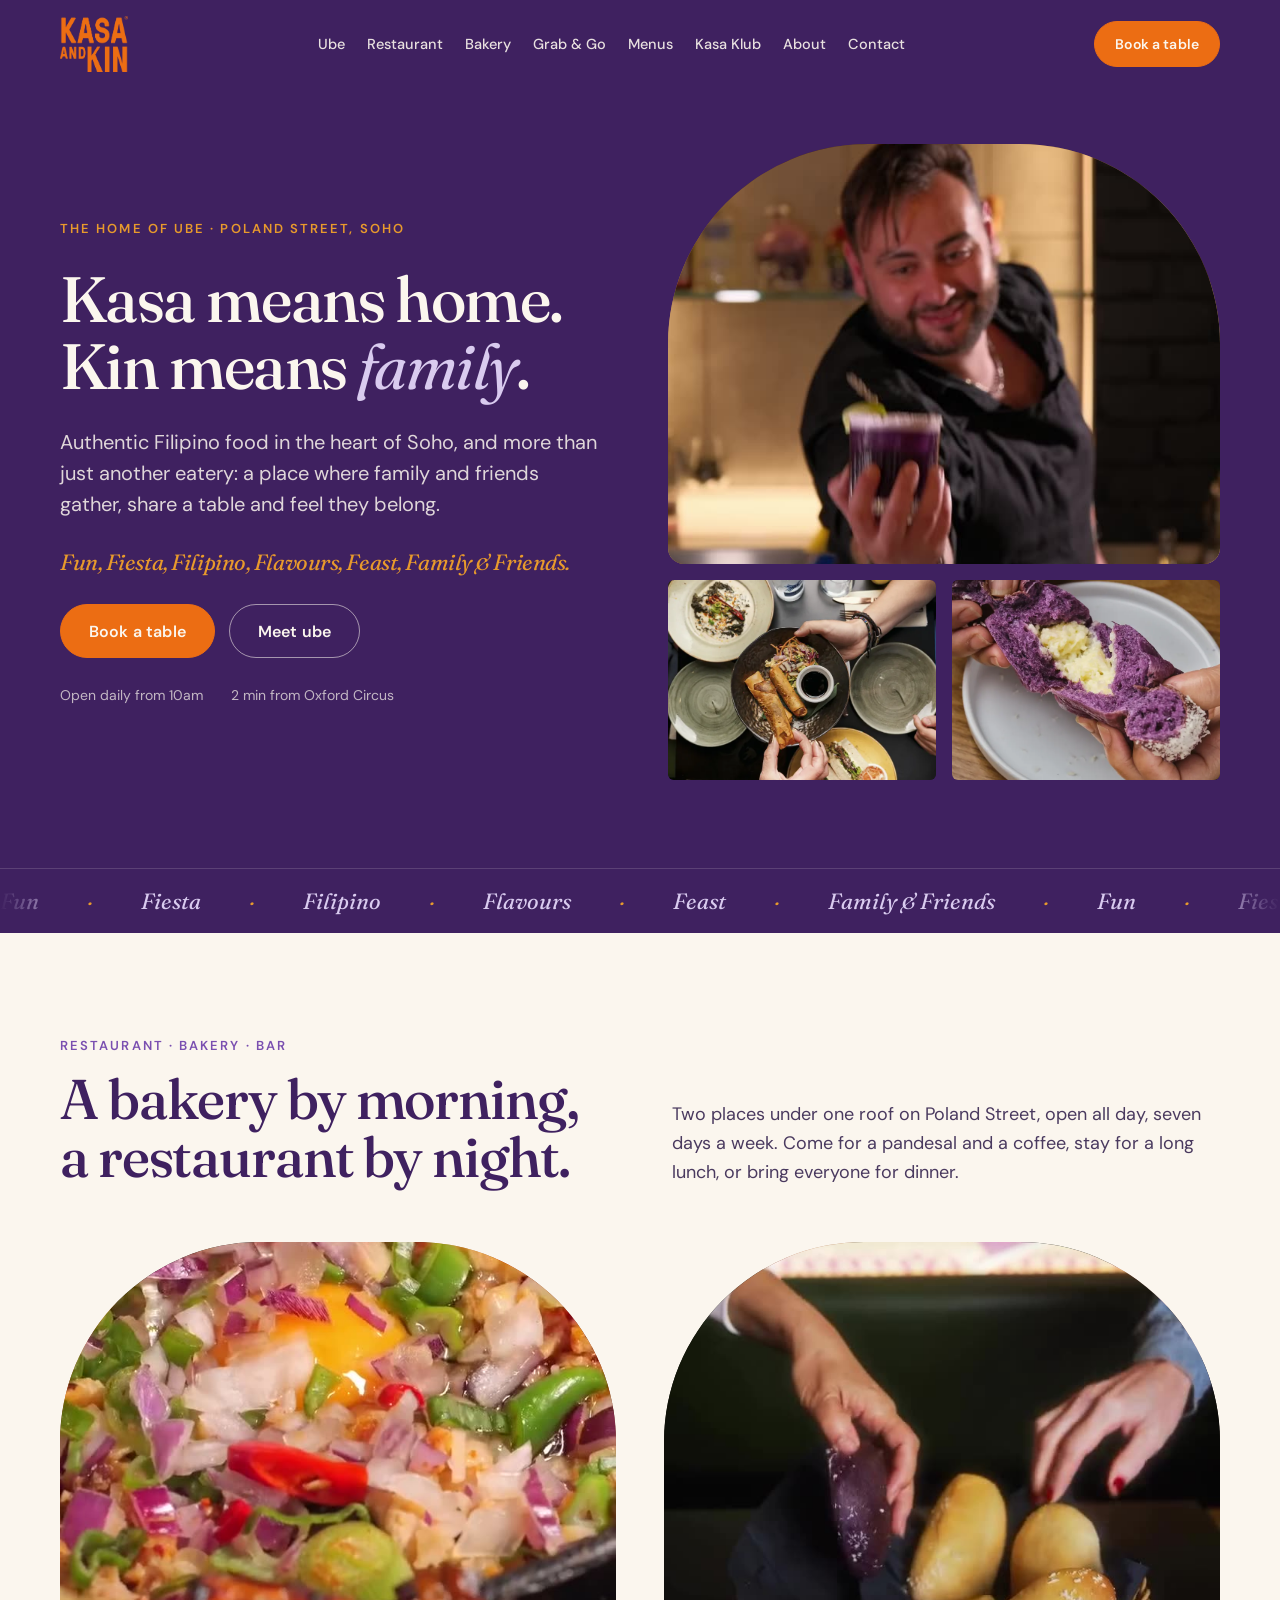
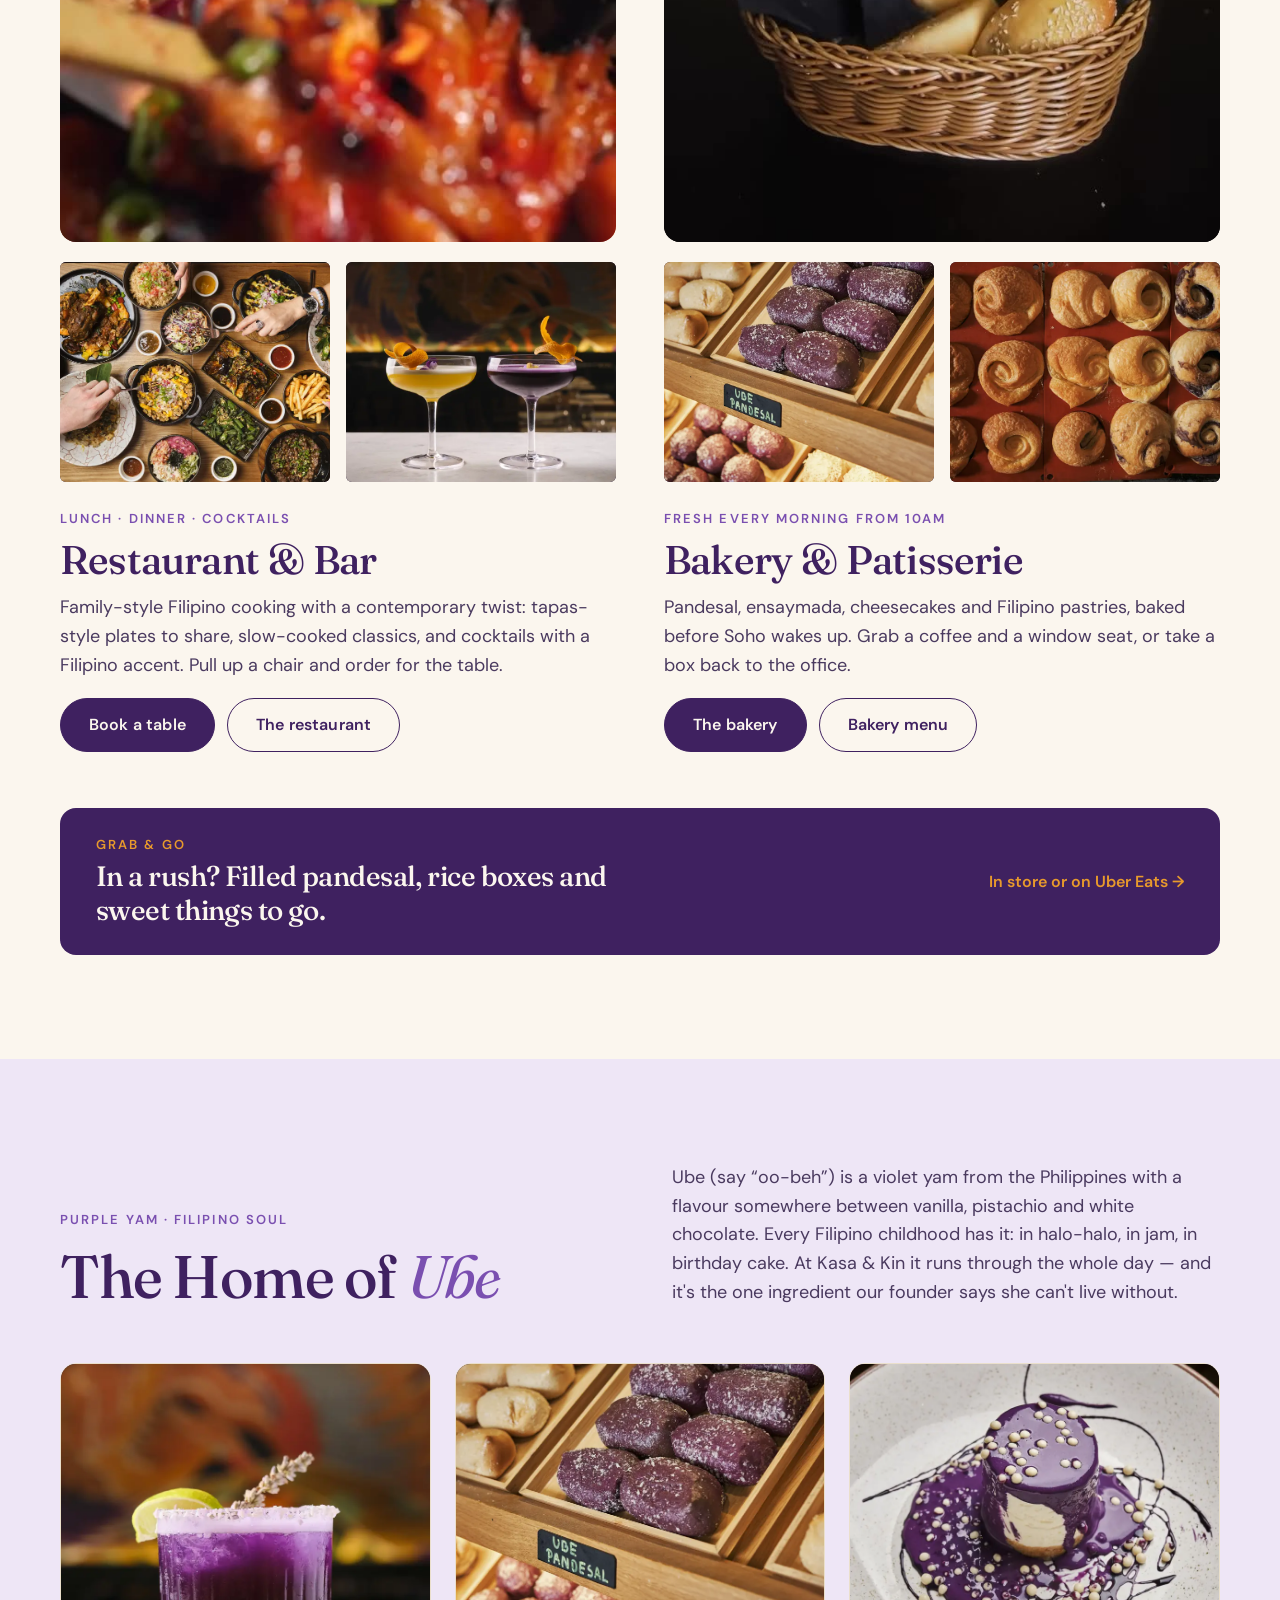
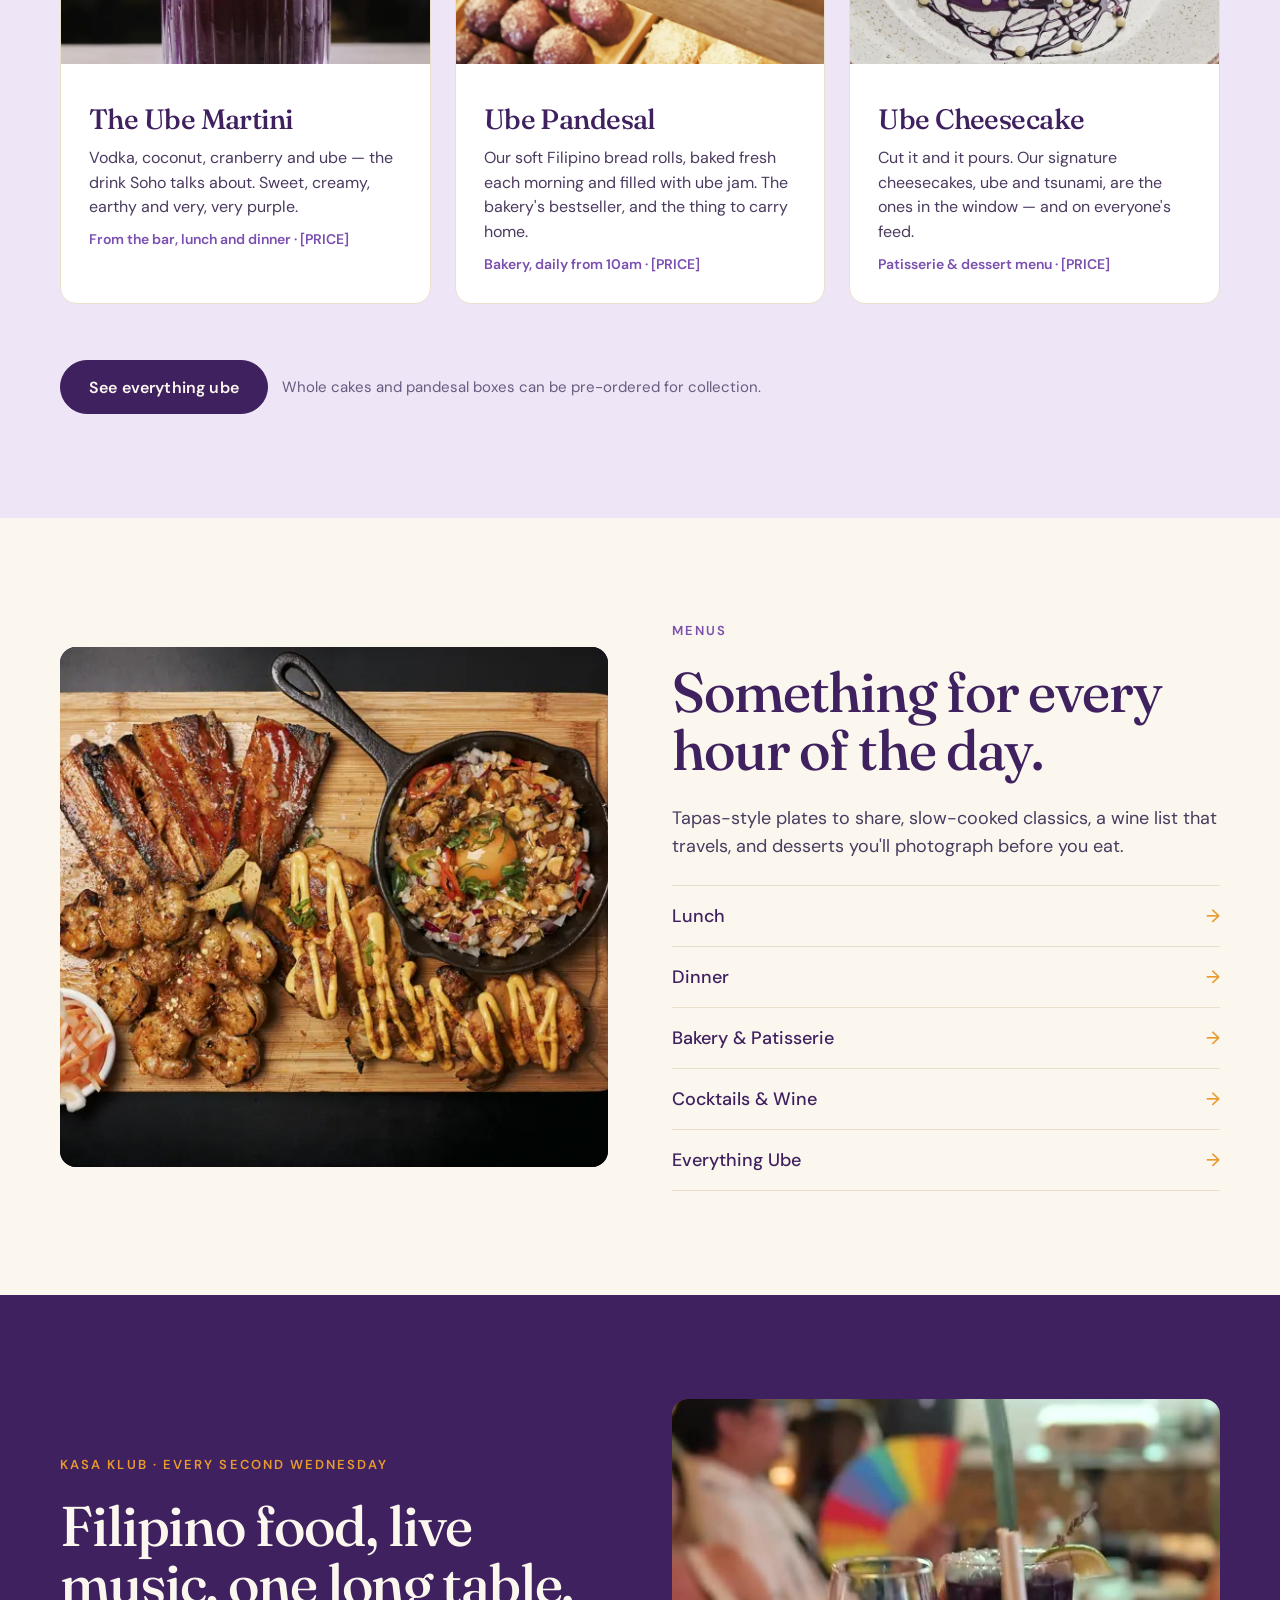
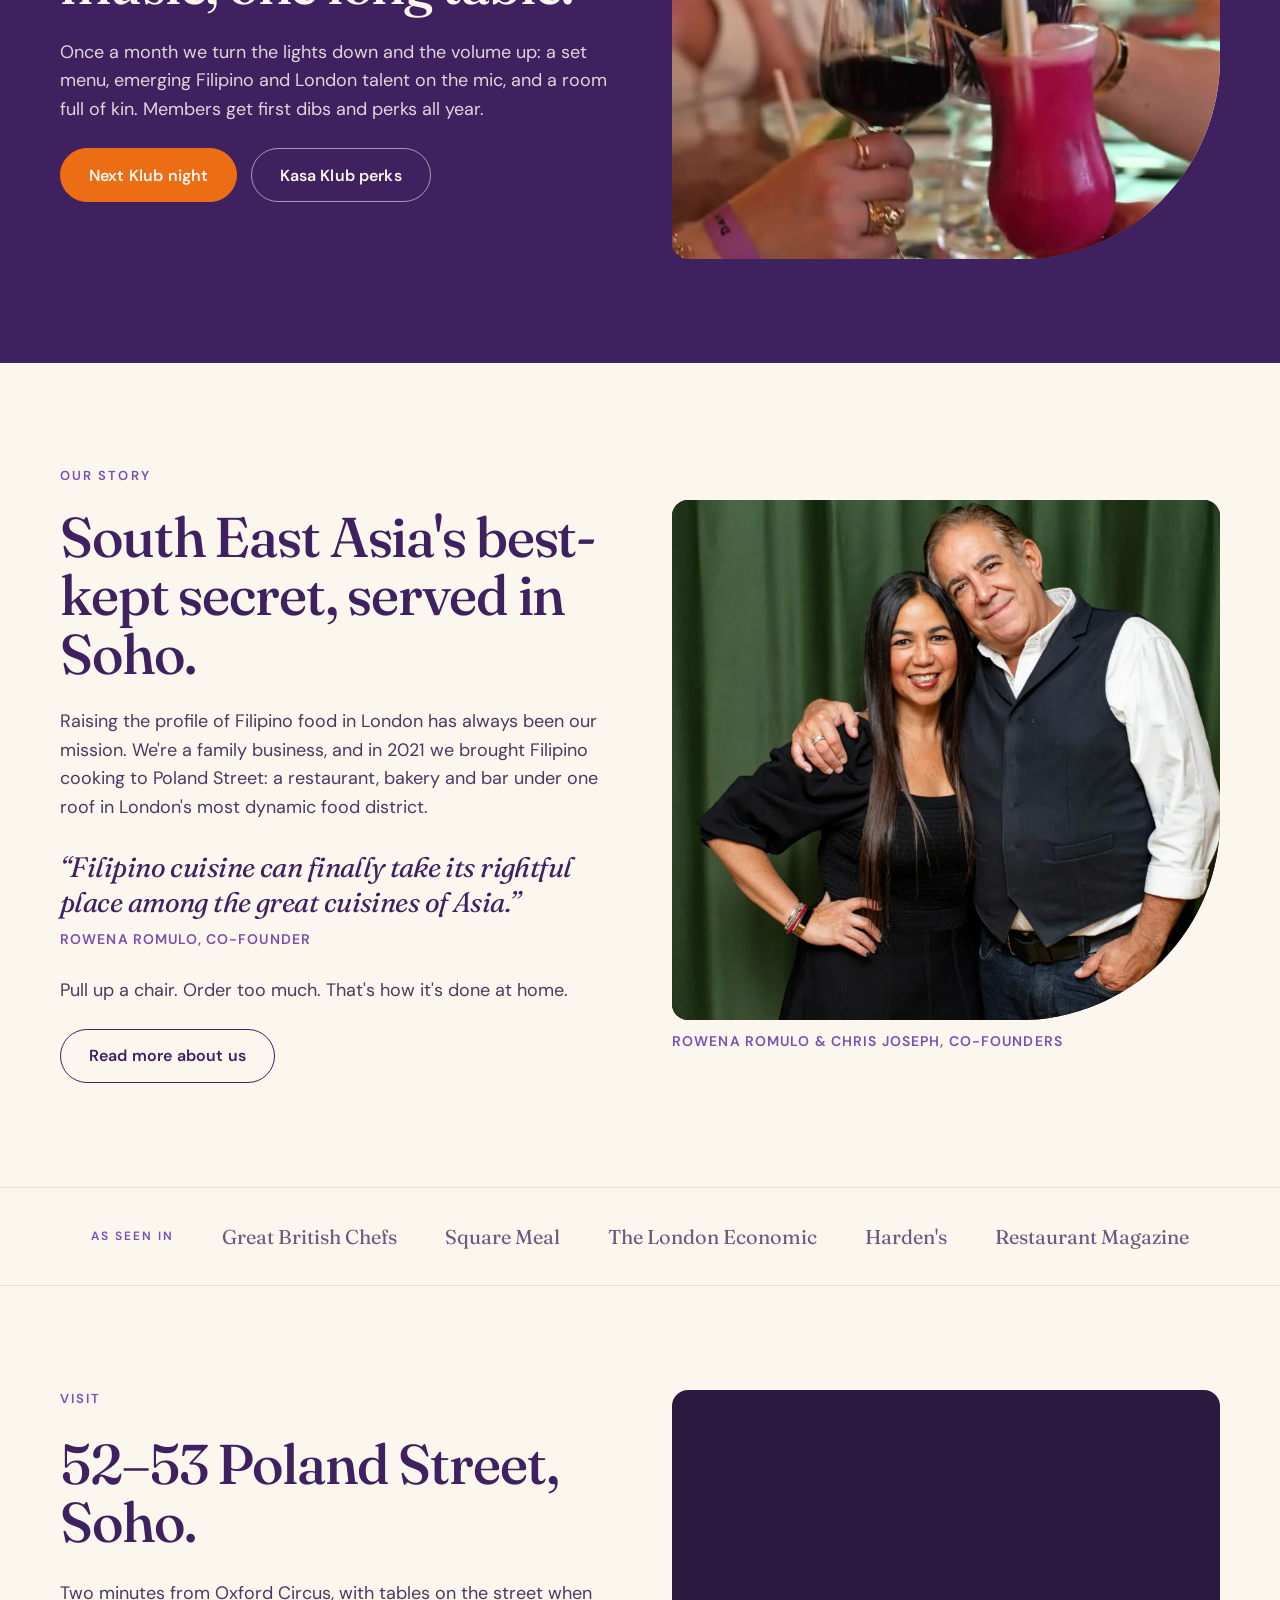
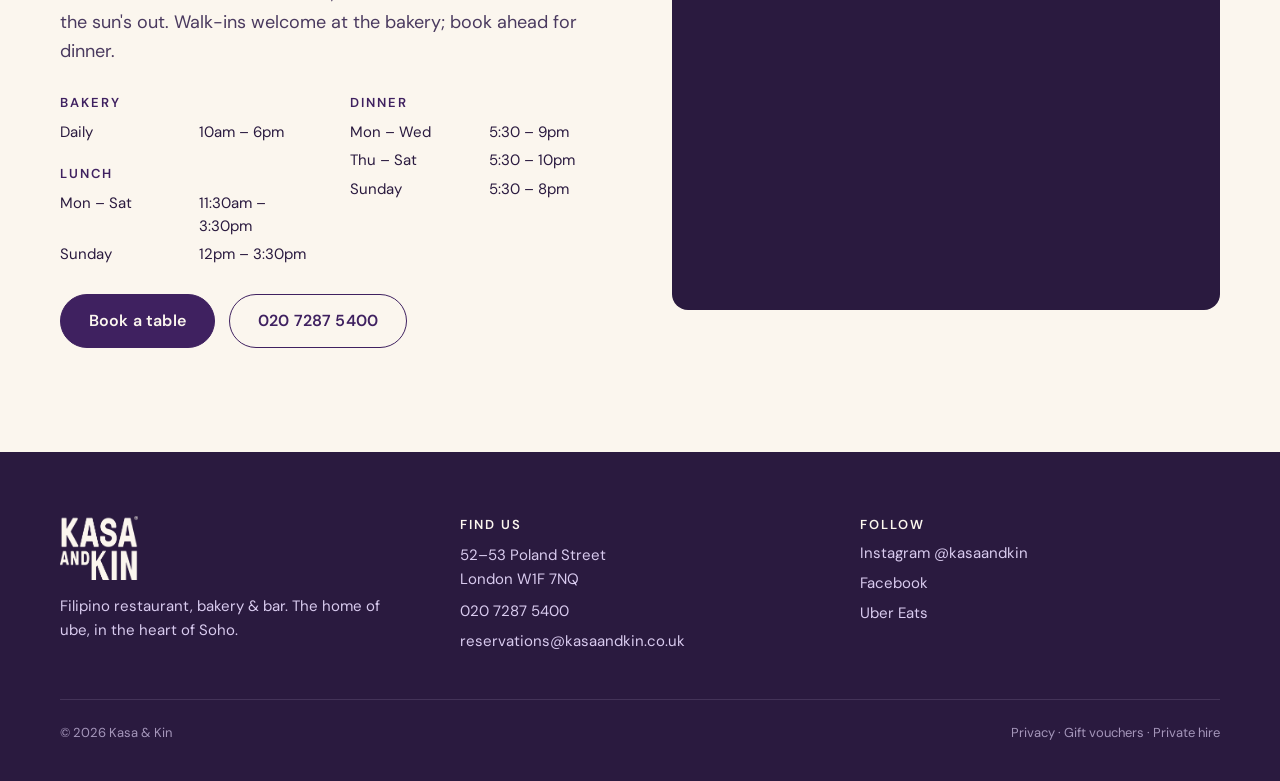
==== index.html @ 4e94ad8c "Bakery video: taller frame, anchored to bottom so the basket shot isn't cropped Co-Authored-By: Clau" ====
<!doctype html>
<html lang="en">
<head>
<meta charset="utf-8">
<meta name="viewport" content="width=device-width, initial-scale=1">
<title>Kasa & Kin | Filipino Restaurant, Bakery & Bar in Soho — The Home of Ube</title>
<meta name="description" content="Filipino restaurant, bakery and bar on Poland Street, Soho. Home of the Ube Martini, ube pandesal and ube cheesecake. Book a table or order to go.">
<link rel="canonical" href="https://kasaandkin.co.uk/">
<meta property="og:title" content="Kasa & Kin | Filipino Restaurant, Bakery & Bar in Soho — The Home of Ube">
<meta property="og:description" content="Filipino restaurant, bakery and bar on Poland Street, Soho. Home of the Ube Martini, ube pandesal and ube cheesecake. Book a table or order to go.">
<meta property="og:type" content="website">
<meta property="og:url" content="https://kasaandkin.co.uk/">
<meta property="og:image" content="https://kasaandkin.co.uk/images/og-ube.jpg">
<meta name="theme-color" content="#3F2160">
<link rel="icon" href="images/favicon.png"><link rel="apple-touch-icon" href="images/favicon.png">
<link rel="preconnect" href="https://fonts.googleapis.com">
<link rel="preconnect" href="https://fonts.gstatic.com" crossorigin>
<link href="https://fonts.googleapis.com/css2?family=Fraunces:ital,opsz,wght@0,9..144,300..900;1,9..144,300..900&family=DM+Sans:wght@400;500;600;700&display=swap" rel="stylesheet">
<link rel="stylesheet" href="css/style.css">
<script type="application/ld+json">
{"@context":"https://schema.org","@type":"Restaurant","name":"Kasa & Kin","servesCuisine":"Filipino","url":"https://kasaandkin.co.uk/","telephone":"+442072875400","email":"reservations@kasaandkin.co.uk",
"address":{"@type":"PostalAddress","streetAddress":"52-53 Poland Street","addressLocality":"London","postalCode":"W1F 7NQ","addressCountry":"GB"},
"sameAs":["https://instagram.com/kasaandkin"],"priceRange":"££",
"openingHoursSpecification":[
{"@type":"OpeningHoursSpecification","dayOfWeek":["Monday","Tuesday","Wednesday","Thursday","Friday","Saturday","Sunday"],"opens":"10:00","closes":"18:00","description":"Bakery"},
{"@type":"OpeningHoursSpecification","dayOfWeek":["Monday","Tuesday","Wednesday","Thursday","Friday","Saturday"],"opens":"11:30","closes":"15:30","description":"Lunch"},
{"@type":"OpeningHoursSpecification","dayOfWeek":"Sunday","opens":"12:00","closes":"15:30","description":"Lunch"},
{"@type":"OpeningHoursSpecification","dayOfWeek":["Monday","Tuesday","Wednesday"],"opens":"17:30","closes":"21:00","description":"Dinner"},
{"@type":"OpeningHoursSpecification","dayOfWeek":["Thursday","Friday","Saturday"],"opens":"17:30","closes":"22:00","description":"Dinner"},
{"@type":"OpeningHoursSpecification","dayOfWeek":"Sunday","opens":"17:30","closes":"20:00","description":"Dinner"}]}
</script>
</head>
<body>
<div class="site" style="display:flex;flex-direction:column;background:#FBF6EE">

<!-- ===== HEADER + HERO (ube ground) ===== -->
<header class="site-header" style="background:#3F2160;color:#FBF6EE;box-sizing:border-box;position:relative">
<div class="hero-bg" aria-hidden="true"><div class="ph-media" style="position:absolute;inset:0;background-image:url(video/kk-v07.jpg);background-size:cover;background-position:center"><video autoplay muted loop playsinline webkit-playsinline disablepictureinpicture preload="auto" poster="video/kk-v07.jpg"><source src="video/kk-hero.mp4" type="video/mp4"></video></div></div>
  <div class="topbar-shell"><div class="wrap topbar" style="display:flex;align-items:center;justify-content:space-between;gap:24px;padding-top:18px;padding-bottom:18px">
    <a href="index.html" class="logo" aria-label="Kasa and Kin home" style="display:flex;align-items:center;flex-shrink:0"><img src="images/logo.png" alt="Kasa and Kin" style="height:56px;width:auto;display:block"></a>
    <button class="nav-toggle" type="button" aria-expanded="false" aria-controls="site-nav" aria-label="Open menu"><span class="burger" aria-hidden="true"><span></span><span></span><span></span></span><span class="nav-toggle-label">Menu</span></button><nav id="site-nav" class="nav" aria-label="Main"><a href="ube.html">Ube</a><a href="restaurant.html">Restaurant</a><a href="bakery.html">Bakery</a><a href="grab-and-go.html">Grab &amp; Go</a><a href="menus.html">Menus</a><a href="kasa-klub.html">Kasa Klub</a><a href="about.html">About</a><a href="contact.html">Contact</a><a href="https://tables.toasttab.com/restaurants/767cba43-fa35-4088-9961-1121550fa5e2/reserve?partySize=2" target="_blank" rel="noopener" class="btn btn-gold nav-book">Book a table</a></nav>
    <a href="https://tables.toasttab.com/restaurants/767cba43-fa35-4088-9961-1121550fa5e2/reserve?partySize=2" target="_blank" rel="noopener" class="btn btn-gold book-top" style="min-height:44px;padding:0 20px;font-size:14px;white-space:nowrap;flex-shrink:0">Book<span class="bt-long">&nbsp;a table</span></a>
  </div></div>

  <div id="top" class="wrap cols2 hero-grid" style="display:grid;grid-template-columns:repeat(2, minmax(0, 1fr));gap:56px;align-items:center;padding-top:56px;padding-bottom:88px" >
    <div style="display:flex;flex-direction:column;gap:28px">
      <p class="eyebrow" style="margin:0;color:#E89A2C">The home of ube · Poland Street, Soho</p>
      <h1 class="h-display hero-h" style="font-size:64px;line-height:1.05;color:#FBF6EE;letter-spacing:-0.025em">Kasa means home.<br>Kin means <em style="font-style:italic;font-weight:400;color:#D9CBEF">family</em>.</h1>
      <p style="margin:0;font-size:20px;line-height:1.55;max-width:540px;color:rgba(251,246,238,0.85)">Authentic Filipino food in the heart of Soho, and more than just another eatery: a place where family and friends gather, share a table and feel they belong.</p>
      <p class="h-display" style="margin:0;font-size:22px;font-style:italic;font-weight:400;color:#E89A2C">Fun, Fiesta, Filipino, Flavours, Feast, Family &amp; Friends.</p>
      <div style="display:flex;gap:14px;flex-wrap:wrap">
        <a href="https://tables.toasttab.com/restaurants/767cba43-fa35-4088-9961-1121550fa5e2/reserve?partySize=2" target="_blank" rel="noopener" class="btn btn-gold">Book a table</a>
        <a href="#ube" class="btn btn-ghost">Meet ube</a>
      </div>
      <div style="display:flex;gap:28px;flex-wrap:wrap;font-size:14px;color:rgba(251,246,238,0.7)">
        <span>Open daily from 10am</span>
        <span>2 min from Oxford Circus</span>
      </div>
    </div>
    <div class="hero-media" style="display:grid;grid-template-columns:repeat(2, minmax(0, 1fr));gap:16px">
      <div class="ph ph-media" style="height:420px;grid-column:span 2;border-radius:200px 200px 16px 16px;background-image:url(video/kk-v07.jpg)"><video autoplay muted loop playsinline webkit-playsinline disablepictureinpicture preload="auto" poster="video/kk-v07.jpg" aria-label="The Kasa and Kin team, then a montage of dishes from the kitchen and bakery"><source src="video/kk-hero.mp4" type="video/mp4"></video></div>
      <div class="ph ph-media" style="height:200px"><picture><source type="image/webp" srcset="images/kk-13-800.webp 800w, images/kk-13-1600.webp 1600w" sizes="(max-width:860px) 100vw, 50vw"><img src="images/kk-13-1600.jpg" alt="Friends reaching for lumpia at a shared table" loading="lazy" decoding="async" style="object-position:center"></picture></div>
      <div class="ph ph-media" style="height:200px"><picture><source type="image/webp" srcset="images/kk-00-800.webp 800w, images/kk-00-1600.webp 1600w" sizes="(max-width:860px) 100vw, 50vw"><img src="images/kk-00-1600.jpg" alt="Ube pandesal torn open to show the filling" loading="lazy" decoding="async" style="object-position:center"></picture></div>
    </div>
  </div>

  <div style="border-top:1px solid rgba(251,246,238,0.15);padding:18px 0;color:#D9CBEF">
    <div class="marquee" aria-label="Fun, Fiesta, Filipino, Flavours, Feast, Family and Friends"><div class="marquee-track" aria-hidden="true"><div class="marquee-group"><span>Fun</span><span class="dot">·</span><span>Fiesta</span><span class="dot">·</span><span>Filipino</span><span class="dot">·</span><span>Flavours</span><span class="dot">·</span><span>Feast</span><span class="dot">·</span><span>Family &amp; Friends</span><span class="dot">·</span><span>Fun</span><span class="dot">·</span><span>Fiesta</span><span class="dot">·</span><span>Filipino</span><span class="dot">·</span><span>Flavours</span><span class="dot">·</span><span>Feast</span><span class="dot">·</span><span>Family &amp; Friends</span><span class="dot">·</span></div><div class="marquee-group"><span>Fun</span><span class="dot">·</span><span>Fiesta</span><span class="dot">·</span><span>Filipino</span><span class="dot">·</span><span>Flavours</span><span class="dot">·</span><span>Feast</span><span class="dot">·</span><span>Family &amp; Friends</span><span class="dot">·</span><span>Fun</span><span class="dot">·</span><span>Fiesta</span><span class="dot">·</span><span>Filipino</span><span class="dot">·</span><span>Flavours</span><span class="dot">·</span><span>Feast</span><span class="dot">·</span><span>Family &amp; Friends</span><span class="dot">·</span></div></div></div>
  </div>
</header>

<!-- ===== RESTAURANT & BAKERY ===== -->
<section id="allday" style="background:#FBF6EE;padding:104px 0">
  <div class="wrap" style="display:flex;flex-direction:column;gap:56px">
    <div class="cols2" style="display:grid;grid-template-columns:repeat(2, minmax(0, 1fr));gap:64px;align-items:end">
      <div style="display:flex;flex-direction:column;gap:16px">
        <p class="eyebrow" style="margin:0;color:#7A4FB0">Restaurant · Bakery · Bar</p>
        <h2 class="h-display sec-h" style="font-size:56px;line-height:1.04;color:#3F2160">A bakery by morning, a restaurant by night.</h2>
      </div>
      <p class="body">Two places under one roof on Poland Street, open all day, seven days a week. Come for a pandesal and a coffee, stay for a long lunch, or bring everyone for dinner.</p>
    </div>
    <div class="cols2" style="display:grid;grid-template-columns:repeat(2, minmax(0, 1fr));gap:48px;align-items:start">
    <article style="display:flex;flex-direction:column;gap:20px">
      <div class="ph ph-media" style="height:600px;border-radius:200px 200px 16px 16px;background-image:url(video/kk-v02.jpg)"><video autoplay muted loop playsinline webkit-playsinline disablepictureinpicture preload="auto" poster="video/kk-v02.jpg" aria-label="Skewers on the grill and dishes from the kitchen"><source src="video/kk-v02.mp4" type="video/mp4"></video></div>
      <div style="display:grid;grid-template-columns:repeat(2, minmax(0, 1fr));gap:16px"><div class="ph ph-media" style="height:220px"><picture><source type="image/webp" srcset="images/kk-16-800.webp 800w, images/kk-16-1600.webp 1600w" sizes="(max-width:860px) 100vw, 50vw"><img src="images/kk-16-1600.jpg" alt="A full Filipino feast laid out on the table" loading="lazy" decoding="async" style="object-position:center"></picture></div><div class="ph ph-media" style="height:220px"><picture><source type="image/webp" srcset="images/kk-28-800.webp 800w, images/kk-28-1600.webp 1600w" sizes="(max-width:860px) 100vw, 50vw"><img src="images/kk-28-1600.jpg" alt="Two cocktails, one golden and one ube purple" loading="lazy" decoding="async" style="object-position:center"></picture></div></div>
      <div style="display:flex;flex-direction:column;gap:12px;padding-top:8px">
        <p class="eyebrow" style="margin:0;color:#7A4FB0">Lunch · dinner · cocktails</p>
        <h3 class="h-display" style="font-size:40px;line-height:1.05;color:#3F2160">Restaurant &amp; Bar</h3>
        <p class="body">Family-style Filipino cooking with a contemporary twist: tapas-style plates to share, slow-cooked classics, and cocktails with a Filipino accent. Pull up a chair and order for the table.</p>
        <div style="display:flex;gap:12px;flex-wrap:wrap;margin-top:6px"><a href="https://tables.toasttab.com/restaurants/767cba43-fa35-4088-9961-1121550fa5e2/reserve?partySize=2" target="_blank" rel="noopener" class="btn btn-ube">Book a table</a><a href="restaurant.html" class="btn btn-outline">The restaurant</a></div>
      </div>
    </article>
    <article style="display:flex;flex-direction:column;gap:20px">
      <div class="ph ph-media" style="height:600px;border-radius:200px 200px 16px 16px;background-image:url(video/kk-v13.jpg);background-position:center bottom"><video style="object-position:center bottom" autoplay muted loop playsinline webkit-playsinline disablepictureinpicture preload="auto" poster="video/kk-v13.jpg" aria-label="Ube pandesal being made in the bakery"><source src="video/kk-v13.mp4" type="video/mp4"></video></div>
      <div style="display:grid;grid-template-columns:repeat(2, minmax(0, 1fr));gap:16px"><div class="ph ph-media" style="height:220px"><picture><source type="image/webp" srcset="images/kk-29-800.webp 800w, images/kk-29-1600.webp 1600w" sizes="(max-width:860px) 100vw, 50vw"><img src="images/kk-29-1600.jpg" alt="Ube pandesal on the bakery counter" loading="lazy" decoding="async" style="object-position:center"></picture></div><div class="ph ph-media" style="height:220px"><picture><source type="image/webp" srcset="images/kk-31-800.webp 800w, images/kk-31-1600.webp 1600w" sizes="(max-width:860px) 100vw, 50vw"><img src="images/kk-31-1600.jpg" alt="Trays of ensaymada and pastries" loading="lazy" decoding="async" style="object-position:center"></picture></div></div>
      <div style="display:flex;flex-direction:column;gap:12px;padding-top:8px">
        <p class="eyebrow" style="margin:0;color:#7A4FB0">Fresh every morning from 10am</p>
        <h3 class="h-display" style="font-size:40px;line-height:1.05;color:#3F2160">Bakery &amp; Patisserie</h3>
        <p class="body">Pandesal, ensaymada, cheesecakes and Filipino pastries, baked before Soho wakes up. Grab a coffee and a window seat, or take a box back to the office.</p>
        <div style="display:flex;gap:12px;flex-wrap:wrap;margin-top:6px"><a href="bakery.html" class="btn btn-ube">The bakery</a><a href="menus.html#bakery" class="btn btn-outline">Bakery menu</a></div>
      </div>
    </article>
    </div>
    <a href="grab-and-go.html" class="cols2" style="display:grid;grid-template-columns:repeat(2, minmax(0, 1fr));gap:24px;align-items:center;background:#3F2160;color:#FBF6EE;border-radius:16px;padding:28px 36px">
      <span style="display:flex;flex-direction:column;gap:6px"><span class="eyebrow" style="color:#E89A2C">Grab &amp; Go</span><span class="h-display" style="font-size:28px;color:#FBF6EE">In a rush? Filled pandesal, rice boxes and sweet things to go.</span></span>
      <span style="justify-self:end;font-weight:600;font-size:16px;color:#E89A2C">In store or on Uber Eats →</span>
    </a>
  </div>
</section>

<!-- ===== UBE SECTION ===== -->
<section id="ube" style="background:#EEE6F6"><div class="wrap" style="padding-top:104px;padding-bottom:104px;display:flex;flex-direction:column;gap:56px">
  <div class="cols2" style="display:grid;grid-template-columns:repeat(2, minmax(0, 1fr));gap:64px;align-items:end">
    <div style="display:flex;flex-direction:column;gap:18px">
      <p class="eyebrow" style="margin:0;color:#7A4FB0">Purple yam · Filipino soul</p>
      <h2 class="h-display sec-h" style="font-size:60px;line-height:1.02;color:#3F2160">The Home of <em style="font-style:italic;font-weight:400;color:#7A4FB0">Ube</em></h2>
    </div>
    <p style="margin:0;font-size:18px;line-height:1.6;color:#4A3A5F">Ube (say “oo-beh”) is a violet yam from the Philippines with a flavour somewhere between vanilla, pistachio and white chocolate. Every Filipino childhood has it: in halo-halo, in jam, in birthday cake. At Kasa &amp; Kin it runs through the whole day — and it's the one ingredient our founder says she can't live without.</p>
  </div>

  <div class="cols3" style="display:grid;grid-template-columns:repeat(3, minmax(0, 1fr));gap:24px">
    <article class="card" style="padding:0;overflow:hidden">
      <div class="ph ph-media" style="height:300px;border-radius:0"><picture><source type="image/webp" srcset="images/kk-26-800.webp 800w, images/kk-26-1600.webp 1600w" sizes="(max-width:860px) 100vw, 50vw"><img src="images/kk-26-1600.jpg" alt="Violet cocktail with lime" loading="lazy" decoding="async" style="object-position:center"></picture></div>
      <div style="padding:24px 28px 30px;display:flex;flex-direction:column;gap:10px">
        <h3 class="h-display" style="font-size:28px;color:#3F2160">The Ube Martini</h3>
        <p style="margin:0;font-size:16px;line-height:1.55;color:#4A3A5F">Vodka, coconut, cranberry and ube — the drink Soho talks about. Sweet, creamy, earthy and very, very purple.</p>
        <span style="font-size:14px;font-weight:600;color:#7A4FB0">From the bar, lunch and dinner · [PRICE]</span>
      </div>
    </article>
    <article class="card" style="padding:0;overflow:hidden">
      <div class="ph ph-media" style="height:300px;border-radius:0"><picture><source type="image/webp" srcset="images/kk-29-800.webp 800w, images/kk-29-1600.webp 1600w" sizes="(max-width:860px) 100vw, 50vw"><img src="images/kk-29-1600.jpg" alt="Ube pandesal on the bakery counter" loading="lazy" decoding="async" style="object-position:center"></picture></div>
      <div style="padding:24px 28px 30px;display:flex;flex-direction:column;gap:10px">
        <h3 class="h-display" style="font-size:28px;color:#3F2160">Ube Pandesal</h3>
        <p style="margin:0;font-size:16px;line-height:1.55;color:#4A3A5F">Our soft Filipino bread rolls, baked fresh each morning and filled with ube jam. The bakery's bestseller, and the thing to carry home.</p>
        <span style="font-size:14px;font-weight:600;color:#7A4FB0">Bakery, daily from 10am · [PRICE]</span>
      </div>
    </article>
    <article class="card" style="padding:0;overflow:hidden">
      <div class="ph ph-media" style="height:300px;border-radius:0"><picture><source type="image/webp" srcset="images/kk-01-800.webp 800w, images/kk-01-1600.webp 1600w" sizes="(max-width:860px) 100vw, 50vw"><img src="images/kk-01-1600.jpg" alt="Ube cheesecake on a speckled plate" loading="lazy" decoding="async" style="object-position:center"></picture></div>
      <div style="padding:24px 28px 30px;display:flex;flex-direction:column;gap:10px">
        <h3 class="h-display" style="font-size:28px;color:#3F2160">Ube Cheesecake</h3>
        <p style="margin:0;font-size:16px;line-height:1.55;color:#4A3A5F">Cut it and it pours. Our signature cheesecakes, ube and tsunami, are the ones in the window — and on everyone's feed.</p>
        <span style="font-size:14px;font-weight:600;color:#7A4FB0">Patisserie &amp; dessert menu · [PRICE]</span>
      </div>
    </article>
  </div>

  <div style="display:flex;gap:14px;flex-wrap:wrap;align-items:center">
    <a href="ube.html" class="btn btn-ube">See everything ube</a>
    <span style="font-size:15px;color:#6A5A7F">Whole cakes and pandesal boxes can be pre-ordered for collection.</span>
  </div>
</div></section>

<!-- ===== MENUS ===== -->
<section id="menus-home" class="wrap" style="padding-top:104px;padding-bottom:104px">
  <div class="cols2" style="display:grid;grid-template-columns:repeat(2, minmax(0, 1fr));gap:64px;align-items:center">
    <div class="ph ph-media" style="height:520px;border-radius:16px"><picture><source type="image/webp" srcset="images/kk-07-800.webp 800w, images/kk-07-1600.webp 1600w" sizes="(max-width:860px) 100vw, 50vw"><img src="images/kk-07-1600.jpg" alt="Sharing board of pork belly, chicken and sisig" loading="lazy" decoding="async" style="object-position:center"></picture></div>
    <div style="display:flex;flex-direction:column;gap:24px">
      <p class="eyebrow" style="margin:0;color:#7A4FB0">Menus</p>
      <h2 class="h-display sec-h" style="font-size:56px;line-height:1.04;color:#3F2160">Something for every hour of the day.</h2>
      <p style="margin:0;font-size:18px;line-height:1.6;color:#4A3A5F">Tapas-style plates to share, slow-cooked classics, a wine list that travels, and desserts you'll photograph before you eat.</p>
      <div style="display:flex;flex-direction:column;border-top:1px solid #EADFCB">
        <a href="menus.html" style="display:flex;justify-content:space-between;align-items:center;padding:18px 0;border-bottom:1px solid #EADFCB;font-size:18px;font-weight:500"><span>Lunch</span><span style="color:#E89A2C">→</span></a>
        <a href="menus.html" style="display:flex;justify-content:space-between;align-items:center;padding:18px 0;border-bottom:1px solid #EADFCB;font-size:18px;font-weight:500"><span>Dinner</span><span style="color:#E89A2C">→</span></a>
        <a href="menus.html" style="display:flex;justify-content:space-between;align-items:center;padding:18px 0;border-bottom:1px solid #EADFCB;font-size:18px;font-weight:500"><span>Bakery &amp; Patisserie</span><span style="color:#E89A2C">→</span></a>
        <a href="menus.html" style="display:flex;justify-content:space-between;align-items:center;padding:18px 0;border-bottom:1px solid #EADFCB;font-size:18px;font-weight:500"><span>Cocktails &amp; Wine</span><span style="color:#E89A2C">→</span></a>
        <a href="menus.html" style="display:flex;justify-content:space-between;align-items:center;padding:18px 0;border-bottom:1px solid #EADFCB;font-size:18px;font-weight:500"><span>Everything Ube</span><span style="color:#E89A2C">→</span></a>
      </div>
    </div>
  </div>
</section>

<!-- ===== KASA KLUB ===== -->
<section id="klub" style="background:#3F2160;color:#FBF6EE;padding:104px 0">
  <div class="wrap cols2" style="display:grid;grid-template-columns:repeat(2, minmax(0, 1fr));gap:64px;align-items:center">
    <div style="display:flex;flex-direction:column;gap:24px">
      <p class="eyebrow" style="margin:0;color:#E89A2C">Kasa Klub · every second Wednesday</p>
      <h2 class="h-display sec-h" style="font-size:56px;line-height:1.04;color:#FBF6EE">Filipino food, live music, one long table.</h2>
      <p style="margin:0;font-size:18px;line-height:1.6;color:rgba(251,246,238,0.85)">Once a month we turn the lights down and the volume up: a set menu, emerging Filipino and London talent on the mic, and a room full of kin. Members get first dibs and perks all year.</p>
      <div style="display:flex;gap:14px;flex-wrap:wrap">
        <a href="kasa-klub.html" class="btn btn-gold">Next Klub night</a>
        <a href="kasa-klub.html" class="btn btn-ghost">Kasa Klub perks</a>
      </div>
    </div>
    <div class="ph ph-media" style="height:460px;border-radius:16px 16px 200px 16px;background-image:url(video/kk-v08.jpg)"><video autoplay muted loop playsinline webkit-playsinline disablepictureinpicture preload="auto" poster="video/kk-v08.jpg" aria-label="Dinner service and a full dining room"><source src="video/kk-v08.mp4" type="video/mp4"></video></div>
  </div>
</section>

<!-- ===== STORY ===== -->
<section id="story" class="wrap" style="padding-top:104px;padding-bottom:104px">
  <div class="cols2" style="display:grid;grid-template-columns:repeat(2, minmax(0, 1fr));gap:64px;align-items:center">
    <div style="display:flex;flex-direction:column;gap:24px">
      <p class="eyebrow" style="margin:0;color:#7A4FB0">Our story</p>
      <h2 class="h-display sec-h" style="font-size:56px;line-height:1.04;color:#3F2160">South East Asia&#39;s best-kept secret, served in Soho.</h2>
      <p style="margin:0;font-size:18px;line-height:1.6;color:#4A3A5F">Raising the profile of Filipino food in London has always been our mission. We&#39;re a family business, and in 2021 we brought Filipino cooking to Poland Street: a restaurant, bakery and bar under one roof in London&#39;s most dynamic food district.</p>
      <blockquote style="margin:4px 0;padding:0;border:0;display:flex;flex-direction:column;gap:10px"><p class="h-display" style="margin:0;font-size:28px;line-height:1.25;font-style:italic;font-weight:400;color:#3F2160">“Filipino cuisine can finally take its rightful place among the great cuisines of Asia.”</p><footer style="font-size:14px;font-weight:600;letter-spacing:0.08em;text-transform:uppercase;color:#7A4FB0">Rowena Romulo, co-founder</footer></blockquote>
      <p style="margin:0;font-size:18px;line-height:1.6;color:#4A3A5F">Pull up a chair. Order too much. That's how it's done at home.</p>
      <a href="about.html" class="btn btn-outline" style="align-self:flex-start">Read more about us</a>
    </div>
    <figure style="margin:0;display:flex;flex-direction:column;gap:12px"><div class="ph ph-media" style="height:520px;border-radius:16px 16px 200px 16px"><picture><source type="image/webp" srcset="images/kk-founders-900.webp"><img src="images/kk-founders-900.jpg" alt="Kasa and Kin co-founders Rowena Romulo and Chris Joseph" loading="lazy" decoding="async" style="object-position:center 20%"></picture></div><figcaption style="font-size:14px;font-weight:600;letter-spacing:0.08em;text-transform:uppercase;color:#7A4FB0">Rowena Romulo &amp; Chris Joseph, co-founders</figcaption></figure>
  </div>
</section>

<!-- ===== PRESS ===== -->
<section style="border-top:1px solid #EADFCB;border-bottom:1px solid #EADFCB;padding:36px 0">
  <div class="wrap" style="display:flex;flex-wrap:wrap;gap:20px 48px;align-items:center;justify-content:center;font-family:'Fraunces',Georgia,serif;font-size:20px;color:#6A5A7F">
    <span class="eyebrow" style="font-family:'DM Sans',sans-serif;font-size:12px;color:#7A4FB0">As seen in</span>
    <span>Great British Chefs</span><span>Square Meal</span><span>The London Economic</span><span>Harden's</span><span>Restaurant Magazine</span>
  </div>
</section>

<!-- ===== VISIT ===== -->
<section id="visit" class="wrap" style="padding-top:104px;padding-bottom:104px">
  <div class="cols2" style="display:grid;grid-template-columns:repeat(2, minmax(0, 1fr));gap:64px;align-items:start">
    <div style="display:flex;flex-direction:column;gap:28px">
      <p class="eyebrow" style="margin:0;color:#7A4FB0">Visit</p>
      <h2 class="h-display sec-h" style="font-size:56px;line-height:1.04;color:#3F2160">52–53 Poland Street, Soho.</h2>
      <p style="margin:0;font-size:18px;line-height:1.6;color:#4A3A5F">Two minutes from Oxford Circus, with tables on the street when the sun's out. Walk-ins welcome at the bakery; book ahead for dinner.</p>
      <div style="display:grid;grid-template-columns:repeat(2, minmax(0, 1fr));gap:32px">
        <div style="display:flex;flex-direction:column;gap:10px">
          <h3 class="eyebrow" style="margin:0;color:#3F2160">Bakery</h3>
          <div class="hours"><span>Daily</span><span>10am – 6pm</span></div>
          <h3 class="eyebrow" style="margin:12px 0 0;color:#3F2160">Lunch</h3>
          <div class="hours"><span>Mon – Sat</span><span>11:30am – 3:30pm</span><span>Sunday</span><span>12pm – 3:30pm</span></div>
        </div>
        <div style="display:flex;flex-direction:column;gap:10px">
          <h3 class="eyebrow" style="margin:0;color:#3F2160">Dinner</h3>
          <div class="hours"><span>Mon – Wed</span><span>5:30 – 9pm</span><span>Thu – Sat</span><span>5:30 – 10pm</span><span>Sunday</span><span>5:30 – 8pm</span></div>
        </div>
      </div>
      <div style="display:flex;gap:14px;flex-wrap:wrap">
        <a href="https://tables.toasttab.com/restaurants/767cba43-fa35-4088-9961-1121550fa5e2/reserve?partySize=2" target="_blank" rel="noopener" class="btn btn-ube">Book a table</a>
        <a href="tel:02072875400" class="btn btn-outline">020 7287 5400</a>
      </div>
    </div>
    <div class="ph ph-media" style="height:520px;border-radius:16px"><iframe title="Map: 52-53 Poland Street, London W1F 7NQ" src="https://www.google.com/maps?q=Kasa+and+Kin,+52-53+Poland+Street,+London+W1F+7NQ&output=embed" loading="lazy" referrerpolicy="no-referrer-when-downgrade" style="border:0;width:100%;height:100%;border-radius:inherit"></iframe></div>
  </div>
</section>

<!-- ===== FOOTER ===== -->
<footer class="foot" style="background:#2A1A3F;color:#D9CBEF;padding:64px 0 40px">
  <div class="wrap" style="display:flex;flex-direction:column;gap:48px">
    <div class="cols3" style="display:grid;grid-template-columns:repeat(3, minmax(0, 1fr));gap:40px">
      <div style="display:flex;flex-direction:column;gap:14px">
        <img src="images/logo-cream.png" alt="Kasa and Kin" style="height:64px;width:auto;display:block">
        <p style="margin:0;font-size:15px;line-height:1.6;max-width:320px">Filipino restaurant, bakery &amp; bar. The home of ube, in the heart of Soho.</p>
      </div>
      <div style="display:flex;flex-direction:column;gap:10px">
        <span class="eyebrow" style="color:#FBF6EE">Find us</span>
        <span style="font-size:15px;line-height:1.6">52–53 Poland Street<br>London W1F 7NQ</span>
        <a href="tel:02072875400">020 7287 5400</a>
        <a href="mailto:reservations@kasaandkin.co.uk">reservations@kasaandkin.co.uk</a>
      </div>
      <div style="display:flex;flex-direction:column;gap:10px">
        <span class="eyebrow" style="color:#FBF6EE">Follow</span>
        <a href="https://instagram.com/kasaandkin">Instagram @kasaandkin</a>
        <a href="https://www.facebook.com">Facebook</a>
        <a href="https://www.ubereats.com">Uber Eats</a>
      </div>
    </div>
    <div style="display:flex;justify-content:space-between;flex-wrap:wrap;gap:12px;border-top:1px solid rgba(217,203,239,0.2);padding-top:24px;font-size:13px;opacity:0.7">
      <span>© 2026 Kasa &amp; Kin</span>
      <span>Privacy · Gift vouchers · Private hire</span>
    </div>
  </div>
</footer>

</div>
<script src="js/main.js"></script>
</body>
</html>
---- css/style.css ----
html,body{height:auto;min-height:100%;overflow-x:hidden;overflow-y:auto;-webkit-overflow-scrolling:touch}
body{margin:0;background:#FBF6EE;font-family:"DM Sans",system-ui,sans-serif;color:#2A1A3F;-webkit-font-smoothing:antialiased}
a{color:#3F2160;text-decoration:none}a:hover{color:#E89A2C}
.btn{display:inline-flex;align-items:center;justify-content:center;min-height:52px;padding:0 28px;border-radius:999px;font-weight:600;font-size:16px;letter-spacing:0.01em;border:1.5px solid transparent;cursor:pointer;font-family:"DM Sans",sans-serif}
.btn-gold{background:#EC6D13;color:#FBF6EE;border-color:#EC6D13}.btn-gold:hover{background:#F58A3C;color:#FBF6EE}
.btn-ghost{background:transparent;color:#FBF6EE;border-color:rgba(251,246,238,0.55)}.btn-ghost:hover{color:#FBF6EE;border-color:#FBF6EE}
.btn-ube{background:#3F2160;color:#FBF6EE;border-color:#3F2160}.btn-ube:hover{background:#56307F;color:#FBF6EE}
.btn-outline{background:transparent;color:#3F2160;border-color:#3F2160}.btn-outline:hover{background:#3F2160;color:#FBF6EE}
.ph{display:flex;align-items:flex-end;justify-content:flex-start;padding:18px;font-size:13px;font-weight:500;letter-spacing:0.04em;text-transform:uppercase;box-sizing:border-box;border-radius:6px}
.ph-ube{background:linear-gradient(160deg,#56307F,#2A1A3F);color:rgba(251,246,238,0.7)}
.ph-cream{background:#EFE4D2;color:#6A5A4A}
.ph-lilac{background:#D9CBEF;color:#3F2160}
.nav{gap:22px !important}.nav a{font-weight:500;font-size:14.5px;color:#FBF6EE;opacity:0.9;white-space:nowrap}.nav a:hover{opacity:1;color:#E89A2C}
.eyebrow{font-size:13px;font-weight:600;letter-spacing:0.16em;text-transform:uppercase}
.h-display{font-family:"Fraunces",Georgia,serif;font-weight:500;letter-spacing:-0.02em;margin:0}
.wrap{max-width:1240px;margin:0 auto;padding:0 40px;box-sizing:border-box}
.marquee{display:flex;gap:48px;overflow:hidden;white-space:nowrap;font-family:"Fraunces",Georgia,serif;font-style:italic;font-size:22px}
.card{background:#FFFFFF;border:1px solid #EADFCB;border-radius:16px;padding:28px;box-sizing:border-box;display:flex;flex-direction:column;gap:14px}
.foot a{color:#D9CBEF;font-size:15px}.foot a:hover{color:#E89A2C}
.hours{display:grid;grid-template-columns:repeat(2, minmax(0, 1fr));gap:6px 20px;font-size:15px;line-height:1.5}
@media (max-width:860px){.cols3{grid-template-columns:repeat(1, minmax(0, 1fr)) !important}.cols2{grid-template-columns:repeat(1, minmax(0, 1fr)) !important}.hero-h{font-size:64px !important}.sec-h{font-size:40px !important}.wrap{padding:0 20px}}
/* site-only */
html{scroll-behavior:smooth}
.site-header{position:sticky;top:0;z-index:50}
.nav-toggle{display:none;background:none;border:1.5px solid rgba(251,246,238,0.5);border-radius:999px;color:#FBF6EE;min-height:44px;padding:0 16px;font:600 14px "DM Sans",sans-serif;cursor:pointer}
.nav a.on{color:#E89A2C;opacity:1}
.menu-row{display:flex;justify-content:space-between;gap:24px;padding:16px 0;border-bottom:1px solid #EADFCB}
.menu-row b{font-weight:600;color:#3F2160;font-size:17px}.menu-row small{display:block;font-size:14px;color:#6A5A7F;margin-top:4px;line-height:1.5}.menu-row span.p{font-weight:600;color:#3F2160;white-space:nowrap}
.pill{display:inline-flex;align-items:center;min-height:36px;padding:0 16px;border-radius:999px;border:1.5px solid #3F2160;font-size:14px;font-weight:600;color:#3F2160}
.input{min-height:52px;border:1.5px solid #D9CBEF;border-radius:10px;padding:0 16px;font-size:16px;font-family:"DM Sans",sans-serif;background:#fff;color:#2A1A3F;box-sizing:border-box;width:100%}
label{font-size:14px;font-weight:600;color:#3F2160}
.body{font-size:18px;line-height:1.6;color:#4A3A5F;margin:0}
.ph img{width:100%;height:100%;object-fit:cover;border-radius:inherit;display:block}
@media (max-width:860px){
  .nav-toggle{display:inline-flex;align-items:center}
  .nav{display:none;position:absolute;left:0;right:0;top:100%;background:#2A1A3F;flex-direction:column !important;gap:0 !important;padding:8px 20px 16px;border-top:1px solid rgba(251,246,238,0.15)}
  .nav.open{display:flex}
  .nav a{padding:14px 0;border-bottom:1px solid rgba(251,246,238,0.1);font-size:17px}
  .site-header .wrap:first-child{flex-wrap:wrap;position:relative}
  .book-top{display:none !important}
  .cols4{grid-template-columns:repeat(1, minmax(0, 1fr)) !important}
  .hero-h{font-size:48px !important}
}

.topbar .logo .h-display{font-size:26px}
@media (max-width:1180px){.nav{gap:16px !important}.nav a{font-size:13.5px}.topbar .logo span:last-child{display:none}}
@media (max-width:1040px){
  .nav-toggle{display:inline-flex;align-items:center}
  .nav{display:none;position:absolute;left:0;right:0;top:100%;background:#2A1A3F;flex-direction:column;gap:0 !important;padding:8px 20px 16px;border-top:1px solid rgba(251,246,238,0.15)}
  .nav.open{display:flex}
  .nav a{padding:14px 0;border-bottom:1px solid rgba(251,246,238,0.1);font-size:17px;white-space:normal}
  .topbar{position:relative}
  .book-top{display:none !important}
}

/* ---- mobile menu: animation + book button ---- */
.nav-book{display:none}
.burger{position:relative;width:18px;height:12px;display:inline-block;margin-right:10px}
.burger span{position:absolute;left:0;width:100%;height:2px;background:#FBF6EE;border-radius:2px;transition:transform .35s cubic-bezier(.7,0,.2,1),opacity .2s ease,top .35s cubic-bezier(.7,0,.2,1)}
.burger span:nth-child(1){top:0}.burger span:nth-child(2){top:5px}.burger span:nth-child(3){top:10px}
.nav-toggle[aria-expanded="true"] .burger span:nth-child(1){top:5px;transform:rotate(45deg)}
.nav-toggle[aria-expanded="true"] .burger span:nth-child(2){opacity:0;transform:scaleX(0)}
.nav-toggle[aria-expanded="true"] .burger span:nth-child(3){top:5px;transform:rotate(-45deg)}
@media (max-width:1040px){
  .nav{display:flex !important;visibility:hidden;opacity:0;transform:translateY(-12px);clip-path:inset(0 0 100% 0);
       transition:clip-path .45s cubic-bezier(.7,0,.2,1),opacity .3s ease,transform .45s cubic-bezier(.7,0,.2,1),visibility 0s linear .45s;
       box-shadow:0 24px 40px rgba(20,10,35,0.35);padding:8px 20px 24px !important}
  .nav.open{visibility:visible;opacity:1;transform:none;clip-path:inset(0 0 0 0);
       transition:clip-path .5s cubic-bezier(.7,0,.2,1),opacity .25s ease,transform .5s cubic-bezier(.7,0,.2,1),visibility 0s}
  .nav a{opacity:0;transform:translateY(-8px);transition:opacity .3s ease,transform .3s ease}
  .nav.open a{opacity:0.92;transform:none}
  .nav.open a:nth-child(1){transition-delay:.08s}.nav.open a:nth-child(2){transition-delay:.12s}
  .nav.open a:nth-child(3){transition-delay:.16s}.nav.open a:nth-child(4){transition-delay:.20s}
  .nav.open a:nth-child(5){transition-delay:.24s}.nav.open a:nth-child(6){transition-delay:.28s}
  .nav.open a:nth-child(7){transition-delay:.32s}.nav.open a:nth-child(8){transition-delay:.36s}
  .nav.open a:nth-child(9){transition-delay:.42s}
  .nav a.nav-book{display:inline-flex;margin-top:20px;border-bottom:0;padding:0 28px;justify-content:center;font-size:16px;color:#FBF6EE;opacity:0}
  .nav.open a.nav-book{opacity:1}
}
@media (prefers-reduced-motion:reduce){
  .nav,.nav a,.burger span{transition:none !important}
}

/* ---- real photos & video ---- */
.ph-media{padding:0 !important;overflow:hidden;position:relative;background:#2A1A3F}
.ph-media picture,.ph-media img,.ph-media video,.ph-media iframe{position:absolute;inset:0;width:100%;height:100%;display:block}
.ph-media img,.ph-media video{object-fit:cover}
.card .ph-media{border-radius:10px}
article.card[style*="padding:0"] .ph-media{border-radius:0}

.nav{display:flex;align-items:center}
@media (max-width:1040px){.nav{flex-direction:column;align-items:stretch}}
.site-header{z-index:100}
.nav{z-index:120}
@media (max-width:1040px){.nav{position:absolute}}

/* ---- revolving strip ---- */
.marquee{display:block !important;overflow:hidden;white-space:nowrap;-webkit-mask-image:linear-gradient(90deg,transparent,#000 6%,#000 94%,transparent);mask-image:linear-gradient(90deg,transparent,#000 6%,#000 94%,transparent)}
.marquee-track{display:flex;width:max-content;animation:kk-marquee 38s linear infinite}
.marquee-group{display:flex;gap:48px;padding-right:48px;flex-shrink:0}
.marquee .dot{color:#E89A2C}
@keyframes kk-marquee{from{transform:translateX(0)}to{transform:translateX(-50%)}}
@media (max-width:860px){.marquee{font-size:19px}.marquee-track{animation-duration:28s}.marquee-group{gap:32px;padding-right:32px}}
@media (prefers-reduced-motion:reduce){.marquee-track{animation:none}}
/* keep logos at their natural proportions inside flex columns */
.foot img,.logo img{align-self:flex-start;width:auto !important;max-width:100%;object-fit:contain;flex:none}

/* ---- mobile header: Book | logo | Menu ---- */
@media (max-width:1040px){
  .topbar{display:grid !important;grid-template-columns:1fr auto 1fr;align-items:center;gap:12px}
  .topbar .logo{grid-column:2;grid-row:1;justify-self:center}
  .topbar .book-top{display:inline-flex !important;grid-column:1;grid-row:1;justify-self:start;min-height:44px !important;padding:0 18px !important;font-size:14px !important}
  .topbar .nav-toggle{grid-column:3;grid-row:1;justify-self:end}
  .topbar .bt-long{display:none}
  .topbar .logo img{height:50px !important}
}
/* ---- homepage: video behind the hero on phones ---- */
.hero-bg{display:none}
@media (max-width:860px){
  .hero-bg{display:block;position:absolute;inset:0;z-index:0;overflow:hidden}
  .hero-bg::after{content:"";position:absolute;inset:0;background:linear-gradient(180deg,rgba(42,26,63,0.55) 0%,rgba(42,26,63,0.45) 35%,rgba(42,26,63,0.88) 78%,#3F2160 100%)}
  .site-header .topbar,.hero-grid,.site-header .marquee{position:relative;z-index:1}
  .site-header>div:last-child{position:relative;z-index:1}
  .hero-media{display:none !important}
  .hero-grid{min-height:calc(100svh - 160px);align-content:end;padding-top:24px !important;padding-bottom:40px !important}
  .hero-grid p{text-shadow:0 1px 12px rgba(20,10,35,0.45)}
  .hero-grid .h-display{text-shadow:0 2px 18px rgba(20,10,35,0.5)}
}

/* ---- smart sticky header: hides on scroll down, returns on scroll up ---- */
.site-header{position:relative !important;top:auto !important;padding-top:var(--tb-h,92px)}
.topbar-shell{position:fixed;top:0;left:0;right:0;z-index:200;background:rgba(63,33,96,0);transition:transform .35s cubic-bezier(.4,0,.2,1),background-color .25s ease,box-shadow .25s ease;will-change:transform}
.topbar-shell.scrolled{background:#3F2160;box-shadow:0 8px 28px rgba(20,10,35,0.28)}
.topbar-shell.tb-hide{transform:translateY(-100%)}
.topbar-shell .topbar{padding-top:16px !important;padding-bottom:16px !important}
@media (max-width:1040px){.topbar-shell .nav{max-height:calc(100svh - var(--tb-h,84px));overflow-y:auto}}
@media (prefers-reduced-motion:reduce){.topbar-shell{transition:none}}
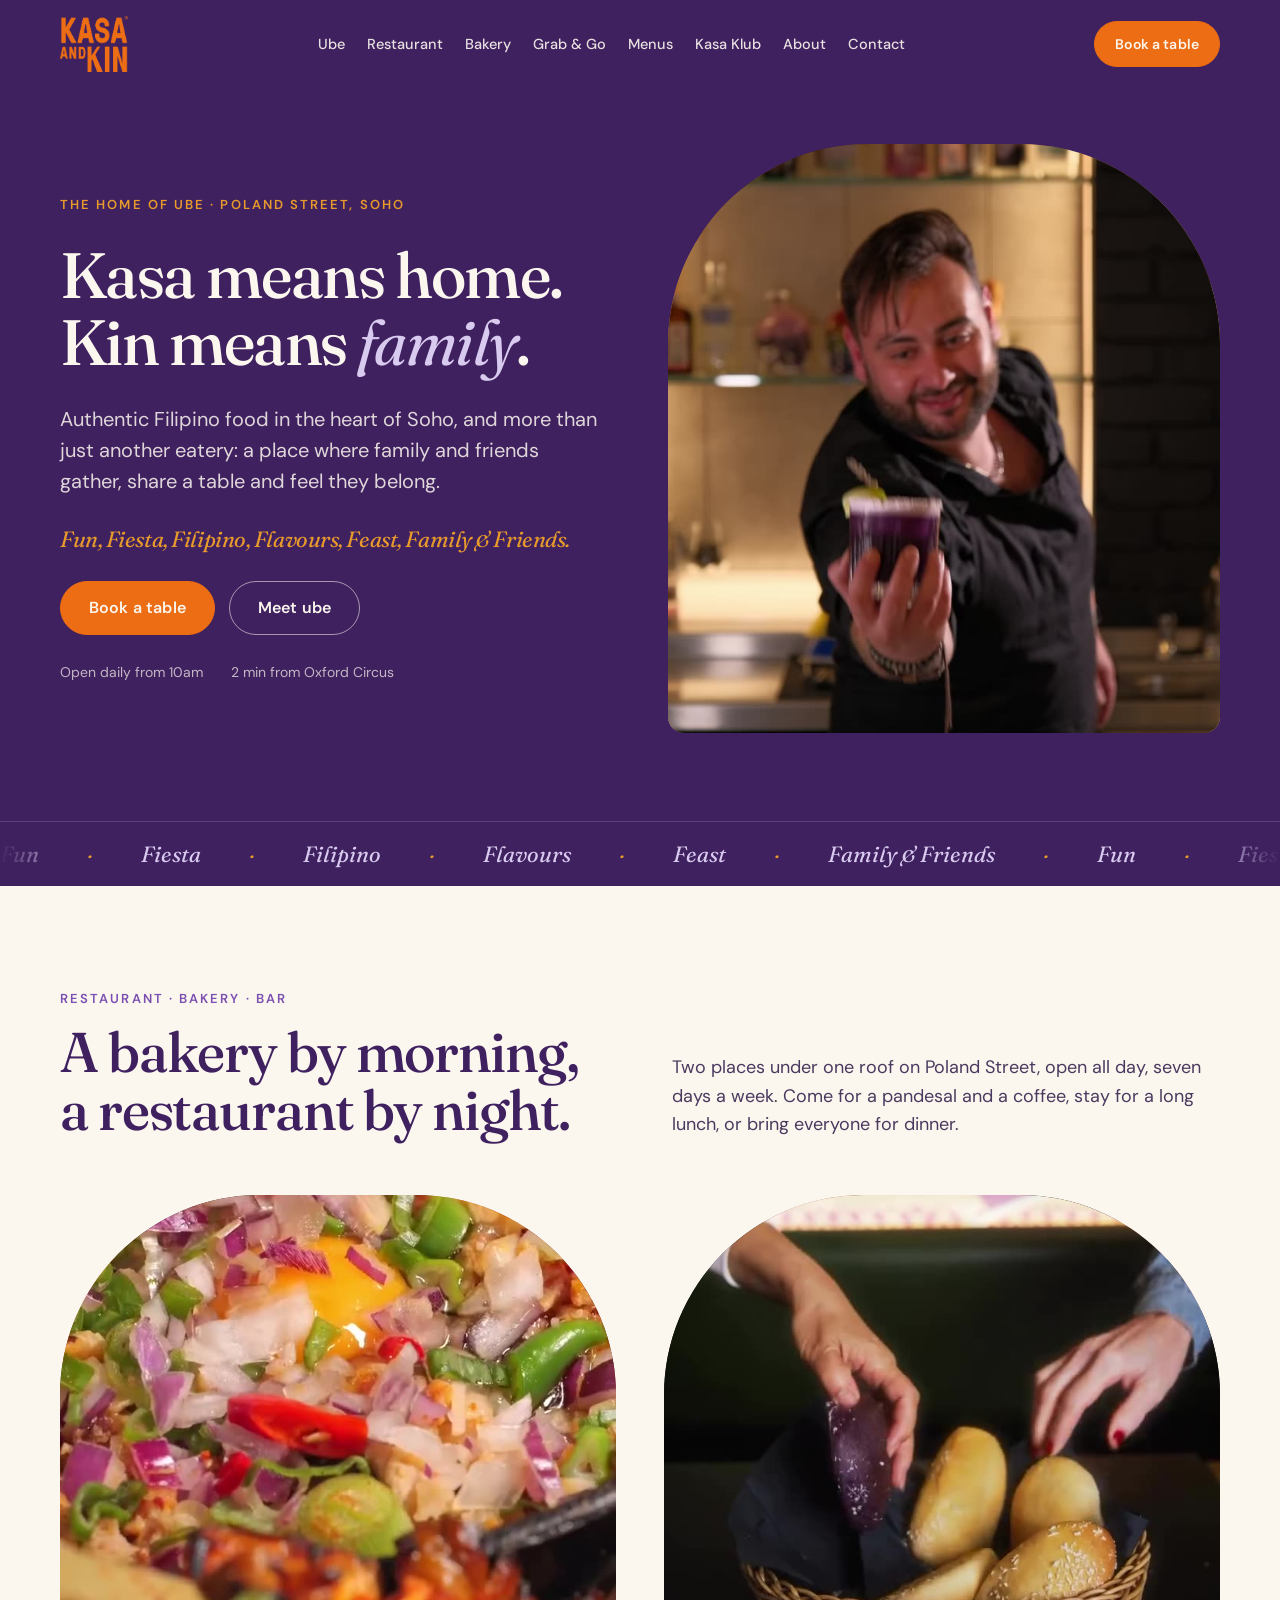
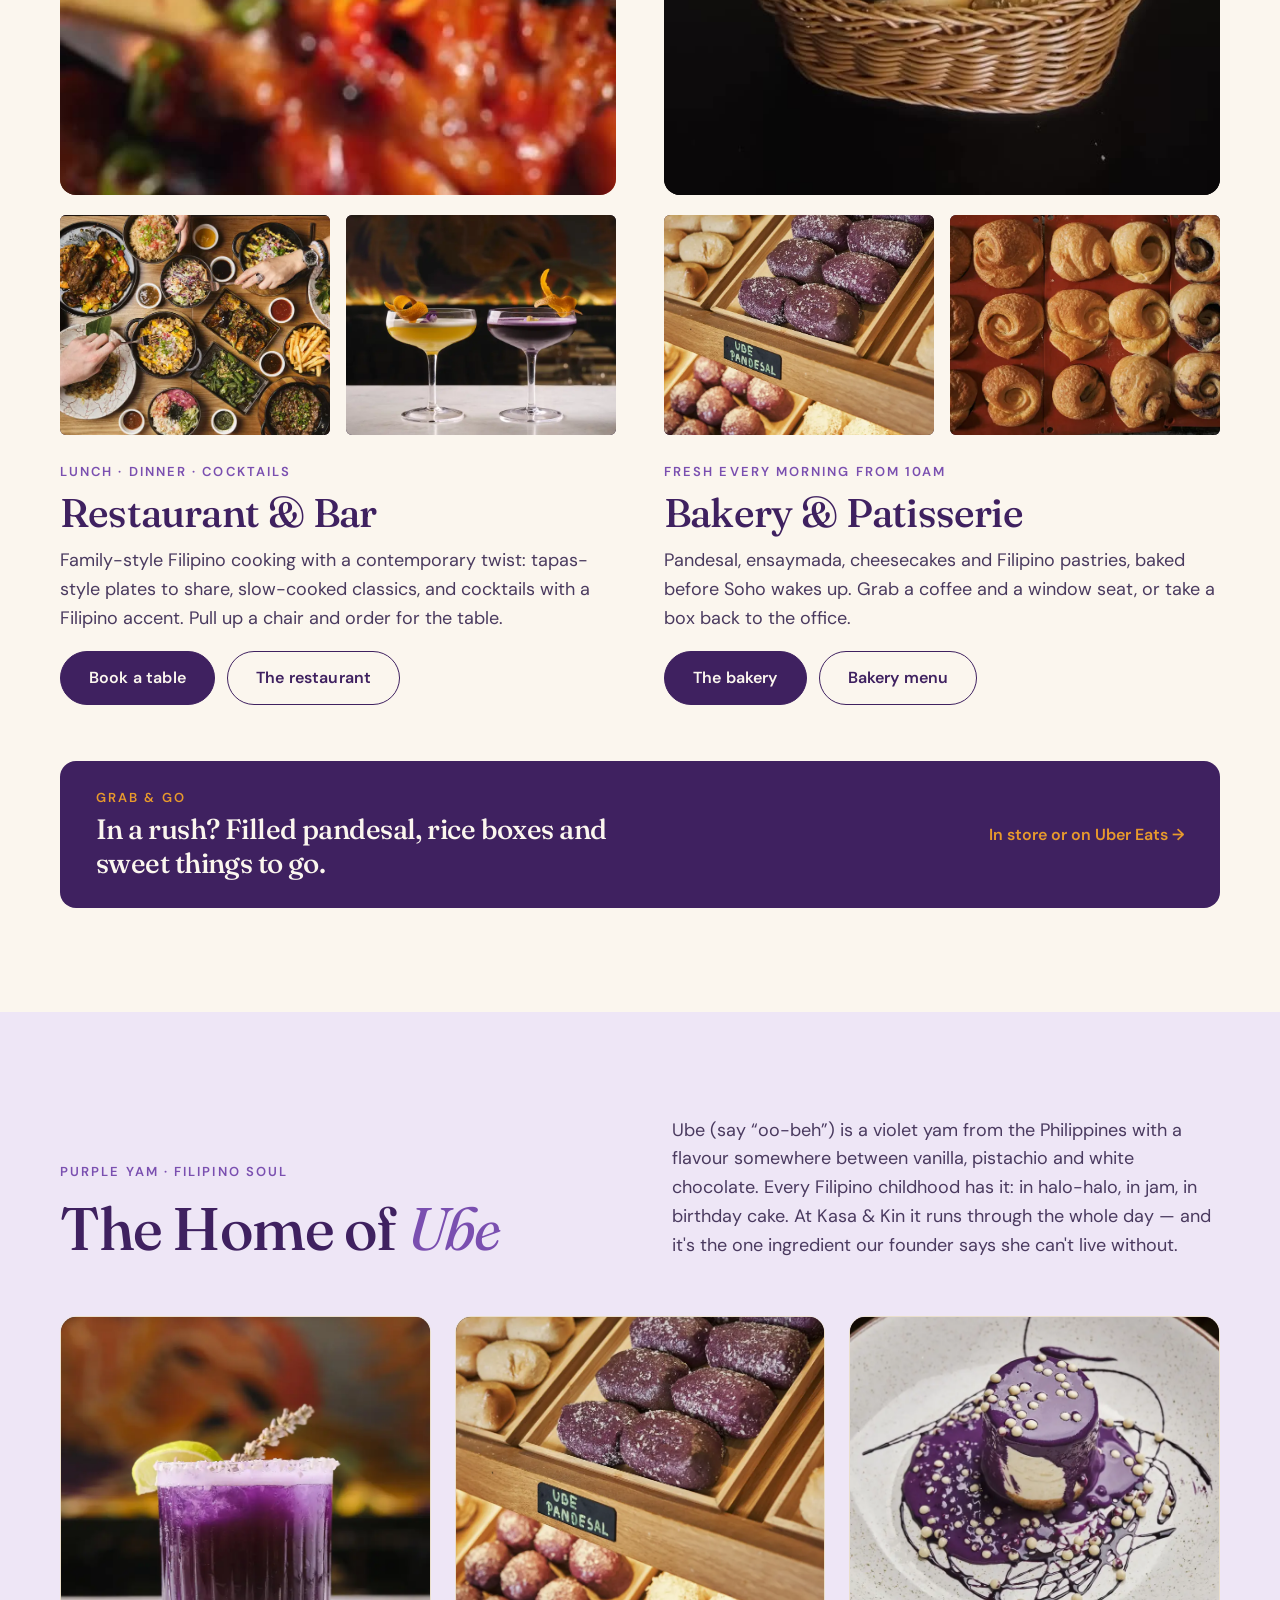
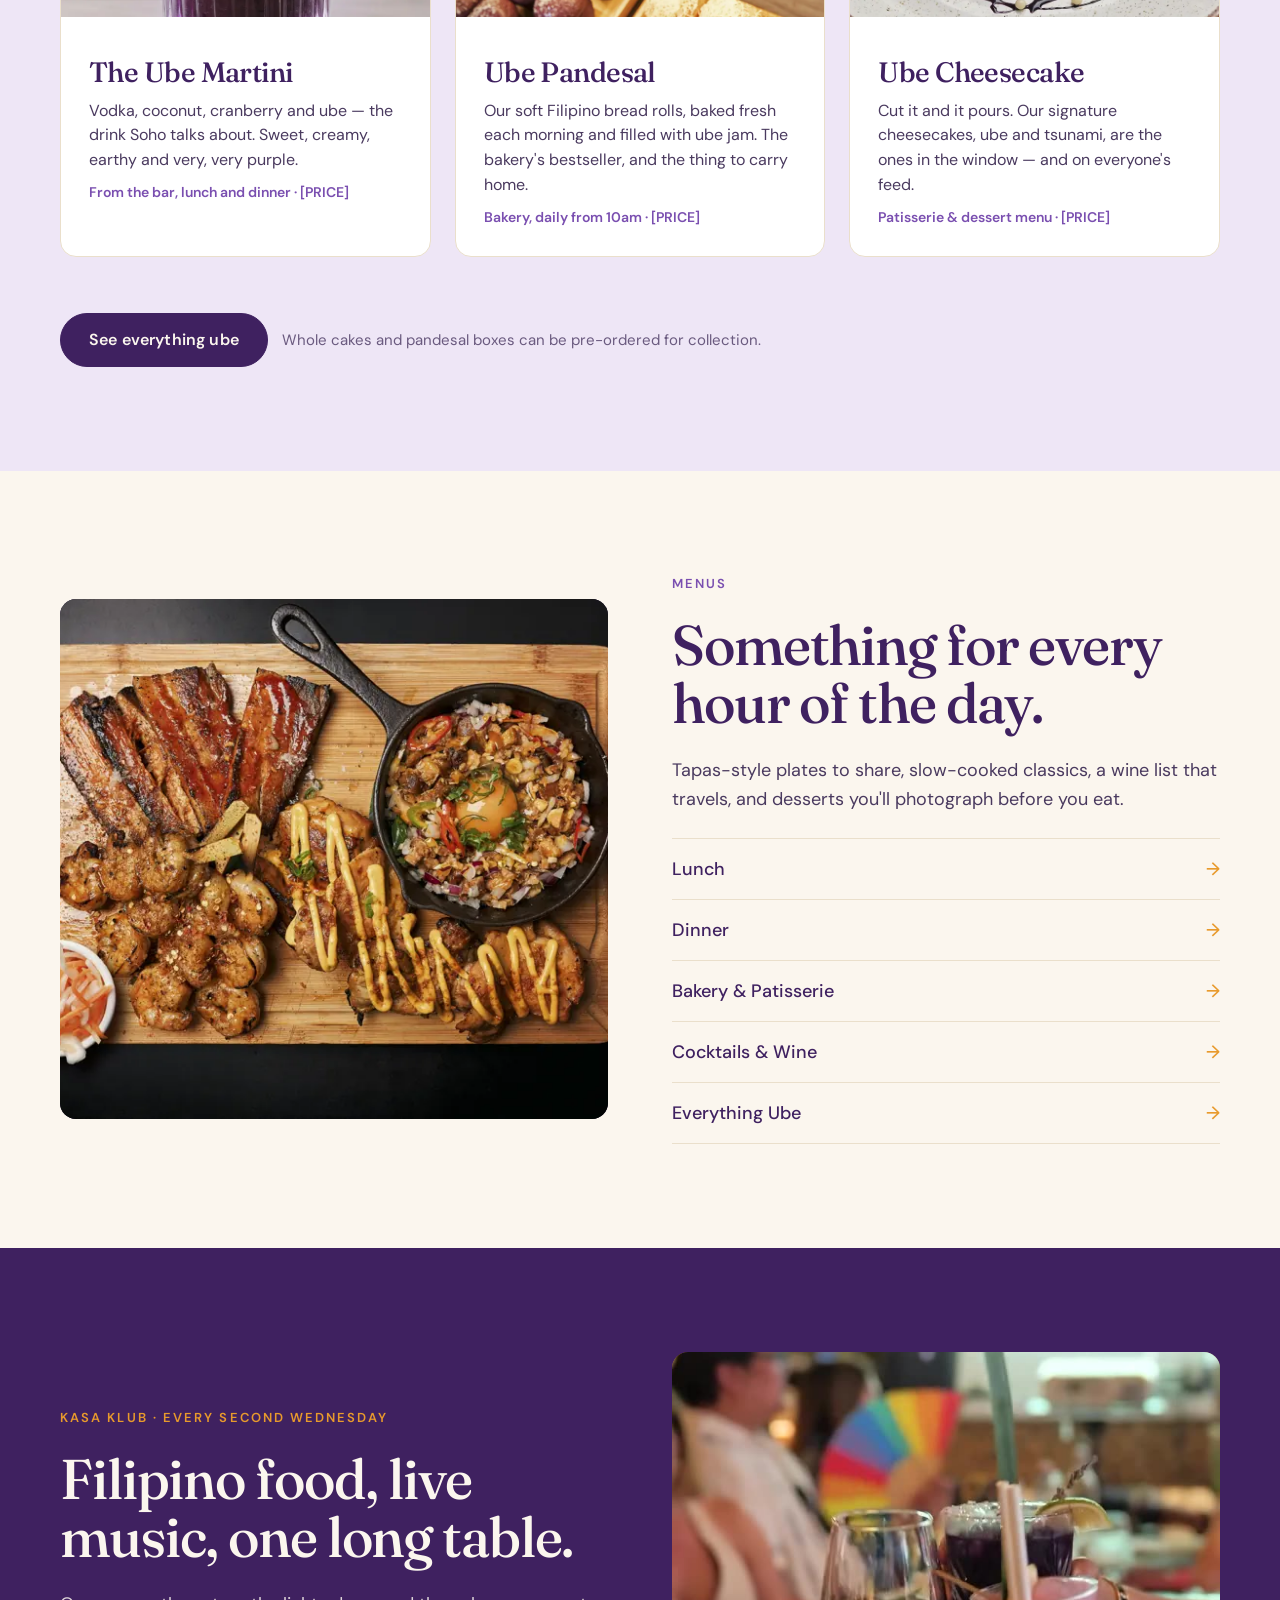
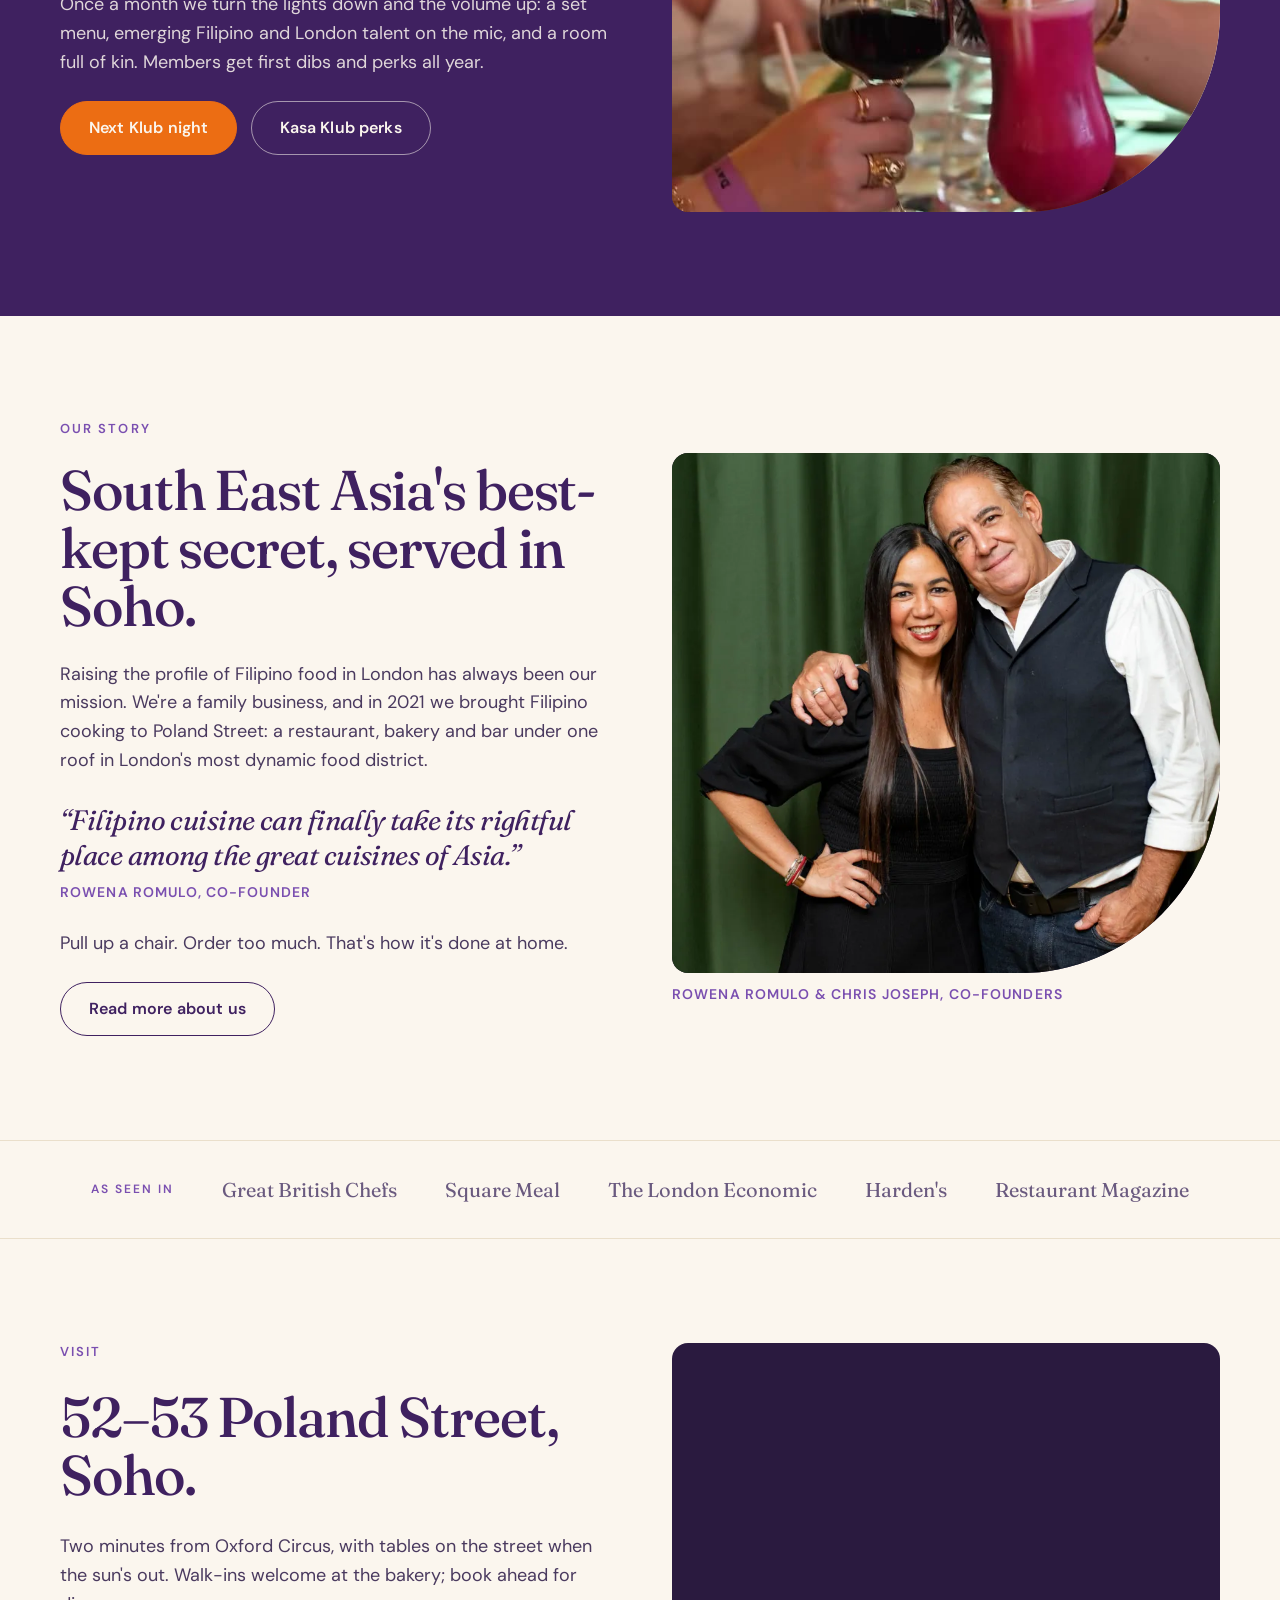
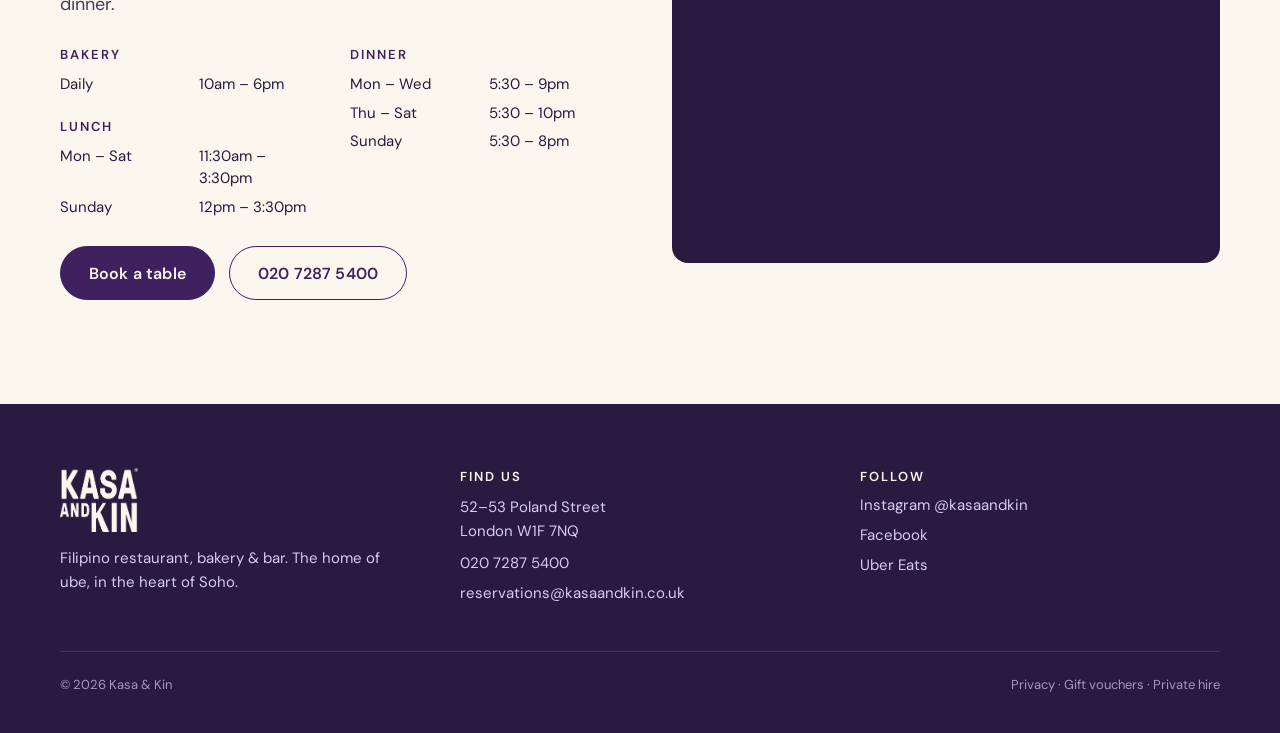
==== commit 8155c630: "Top-of-page videos: consistent 60% frame (15:16); homepage hero video only Co-Authored-By: Claude Op" ====
--- a/index.html
+++ b/index.html
@@ -16,7 +16,7 @@
 <link rel="preconnect" href="https://fonts.googleapis.com">
 <link rel="preconnect" href="https://fonts.gstatic.com" crossorigin>
 <link href="https://fonts.googleapis.com/css2?family=Fraunces:ital,opsz,wght@0,9..144,300..900;1,9..144,300..900&family=DM+Sans:wght@400;500;600;700&display=swap" rel="stylesheet">
-<link rel="stylesheet" href="css/style.css">
+<link rel="stylesheet" href="css/style.css?v=202611041741">
 <script type="application/ld+json">
 {"@context":"https://schema.org","@type":"Restaurant","name":"Kasa & Kin","servesCuisine":"Filipino","url":"https://kasaandkin.co.uk/","telephone":"+442072875400","email":"reservations@kasaandkin.co.uk",
 "address":{"@type":"PostalAddress","streetAddress":"52-53 Poland Street","addressLocality":"London","postalCode":"W1F 7NQ","addressCountry":"GB"},
@@ -57,11 +57,7 @@
         <span>2 min from Oxford Circus</span>
       </div>
     </div>
-    <div class="hero-media" style="display:grid;grid-template-columns:repeat(2, minmax(0, 1fr));gap:16px">
-      <div class="ph ph-media" style="height:420px;grid-column:span 2;border-radius:200px 200px 16px 16px;background-image:url(video/kk-v07.jpg)"><video autoplay muted loop playsinline webkit-playsinline disablepictureinpicture preload="auto" poster="video/kk-v07.jpg" aria-label="The Kasa and Kin team, then a montage of dishes from the kitchen and bakery"><source src="video/kk-hero.mp4" type="video/mp4"></video></div>
-      <div class="ph ph-media" style="height:200px"><picture><source type="image/webp" srcset="images/kk-13-800.webp 800w, images/kk-13-1600.webp 1600w" sizes="(max-width:860px) 100vw, 50vw"><img src="images/kk-13-1600.jpg" alt="Friends reaching for lumpia at a shared table" loading="lazy" decoding="async" style="object-position:center"></picture></div>
-      <div class="ph ph-media" style="height:200px"><picture><source type="image/webp" srcset="images/kk-00-800.webp 800w, images/kk-00-1600.webp 1600w" sizes="(max-width:860px) 100vw, 50vw"><img src="images/kk-00-1600.jpg" alt="Ube pandesal torn open to show the filling" loading="lazy" decoding="async" style="object-position:center"></picture></div>
-    </div>
+    <div class="hero-media"><div class="ph ph-media" style="height:auto;aspect-ratio:15/16;border-radius:200px 200px 16px 16px;background-image:url(video/kk-v07.jpg)"><video autoplay muted loop playsinline webkit-playsinline disablepictureinpicture preload="auto" poster="video/kk-v07.jpg" aria-label="The Kasa and Kin team, then a montage of dishes from the kitchen and bakery"><source src="video/kk-hero.mp4" type="video/mp4"></video></div></div>
   </div>
 
   <div style="border-top:1px solid rgba(251,246,238,0.15);padding:18px 0;color:#D9CBEF">
@@ -266,6 +262,6 @@
 </footer>
 
 </div>
-<script src="js/main.js"></script>
+<script src="js/main.js?v=202611041741"></script>
 </body>
 </html>
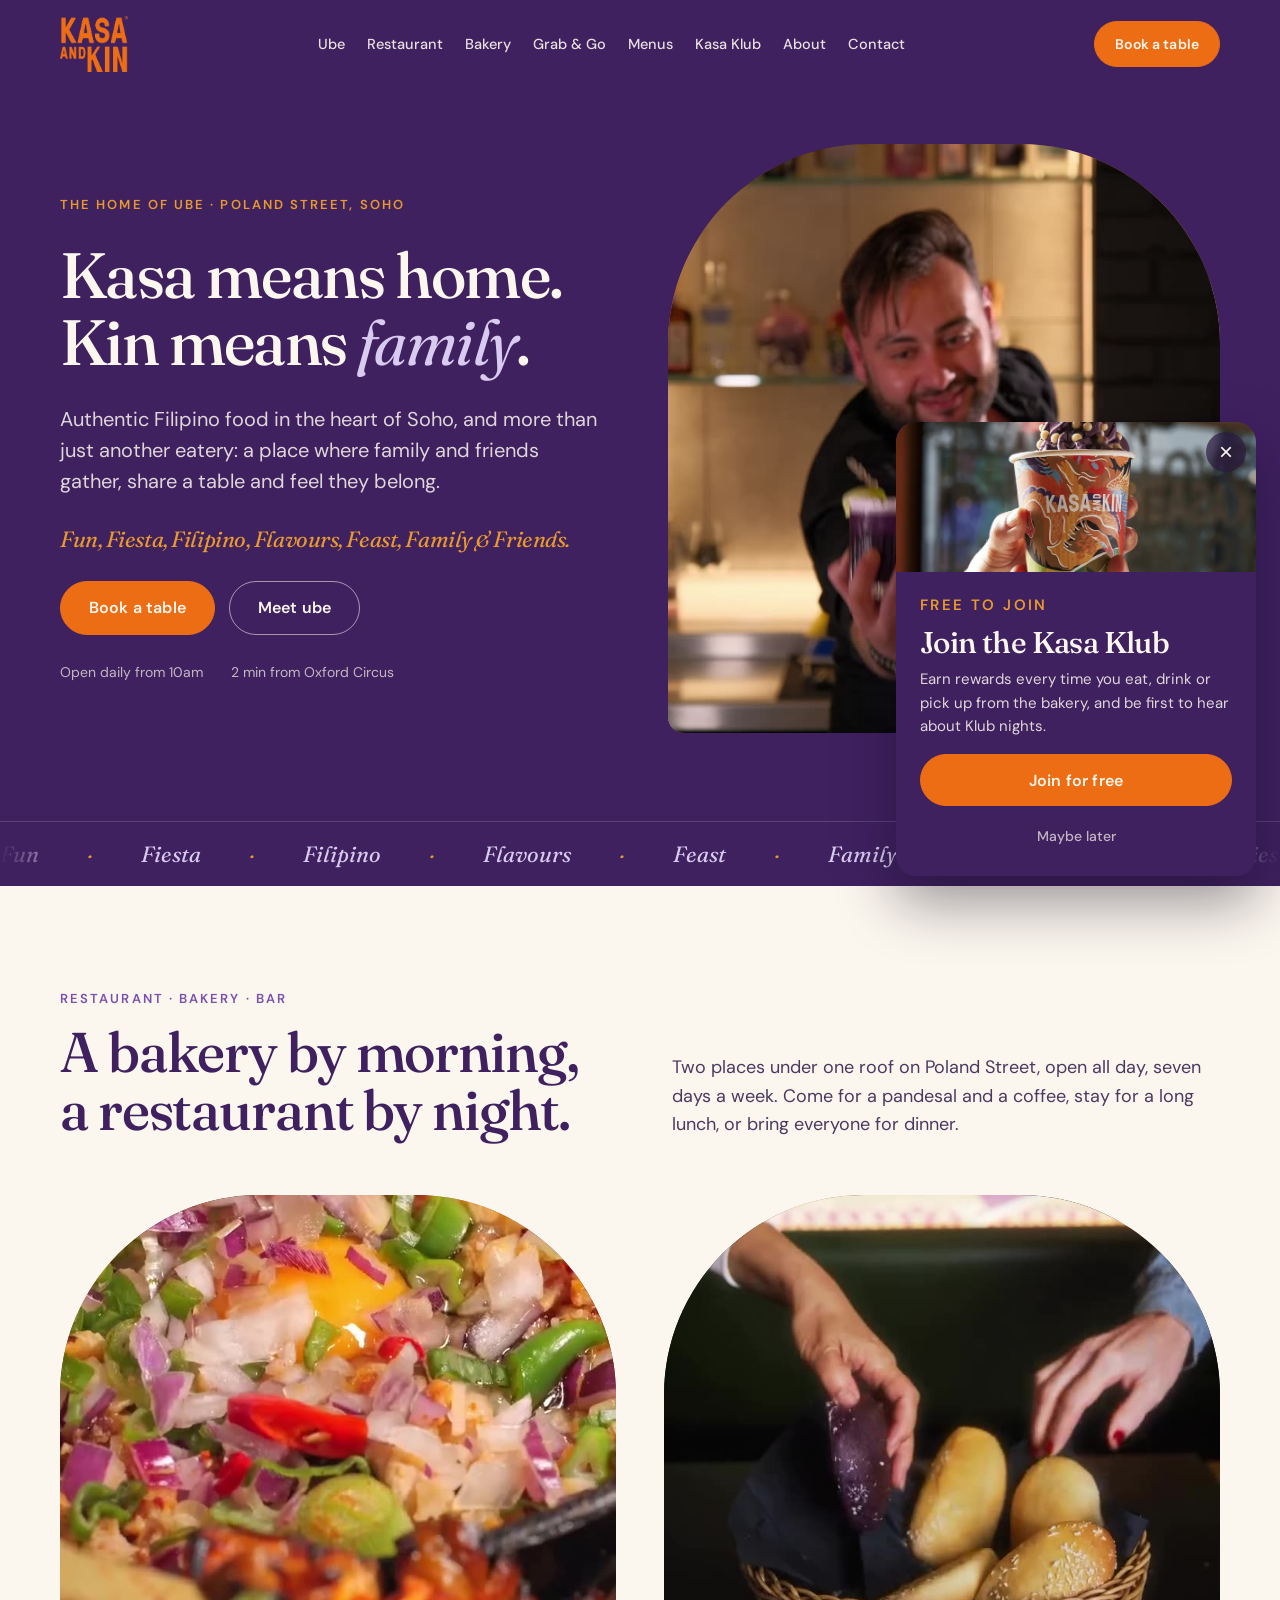
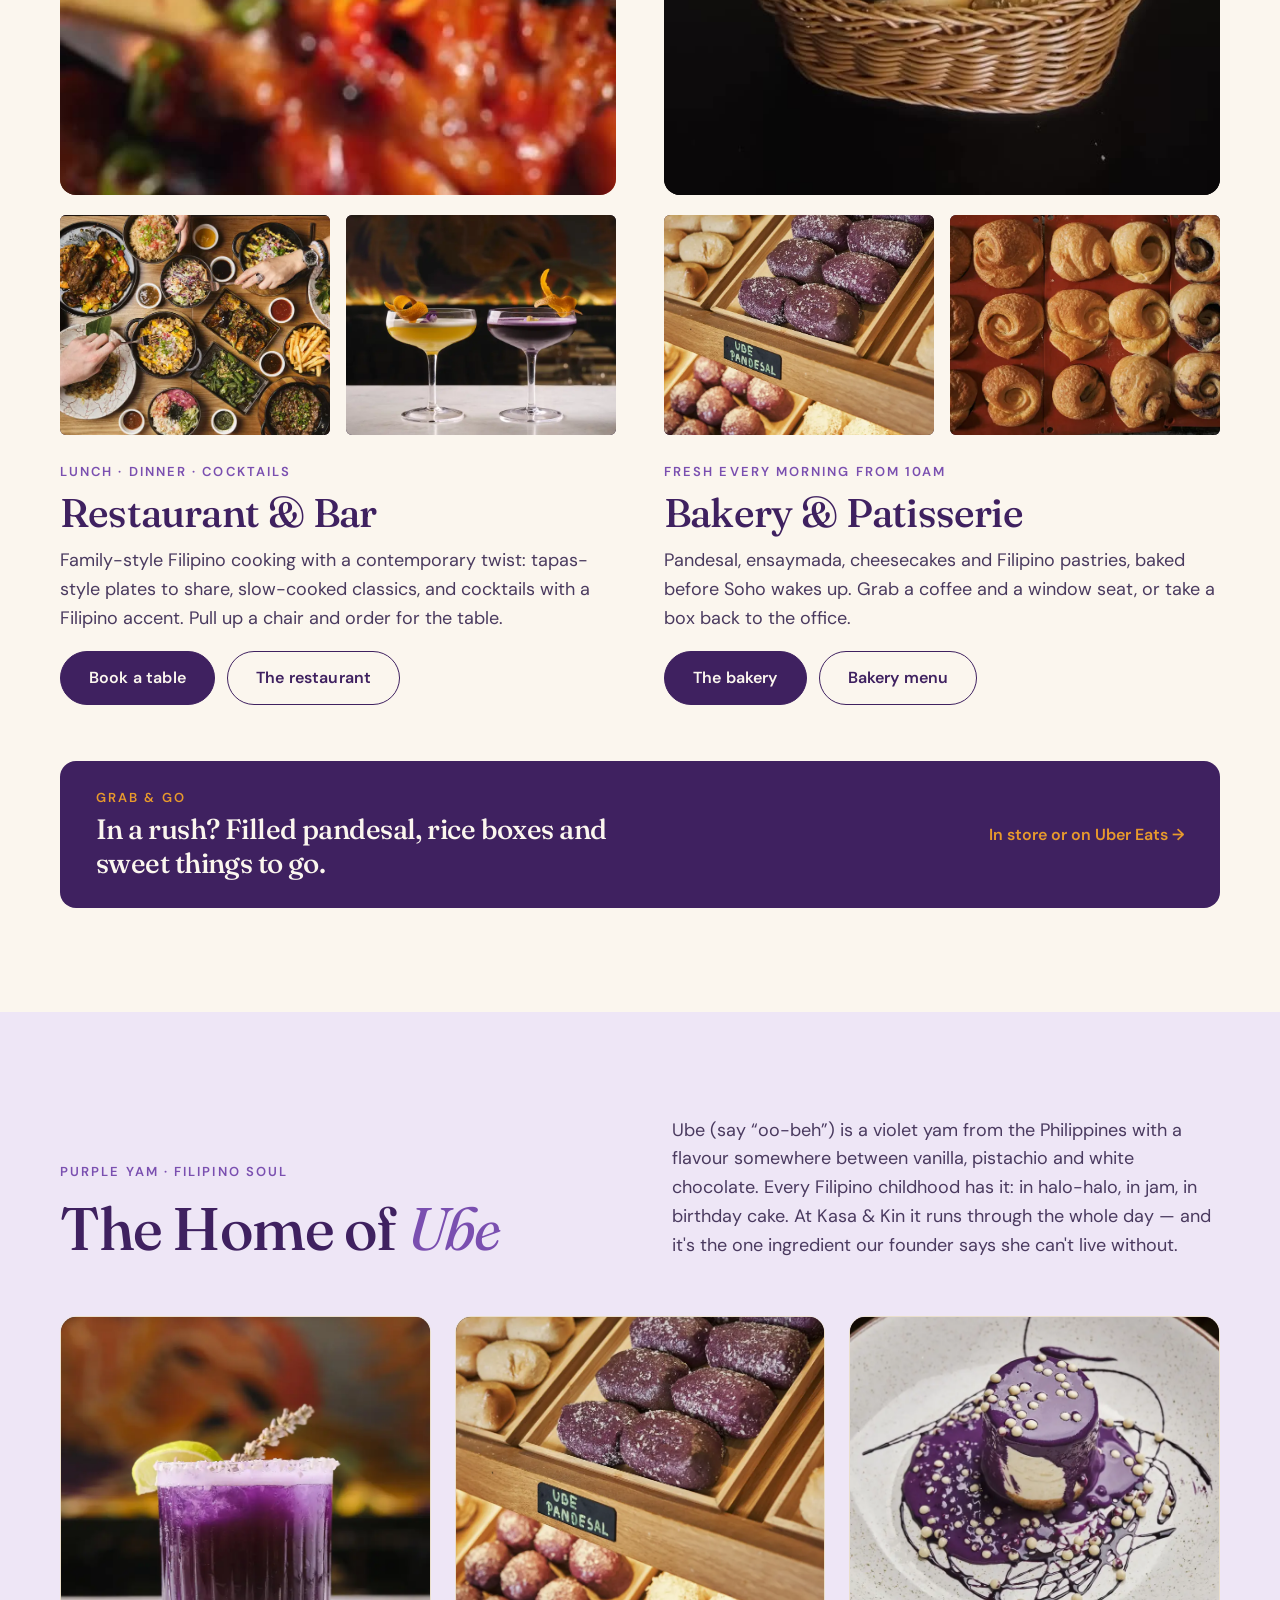
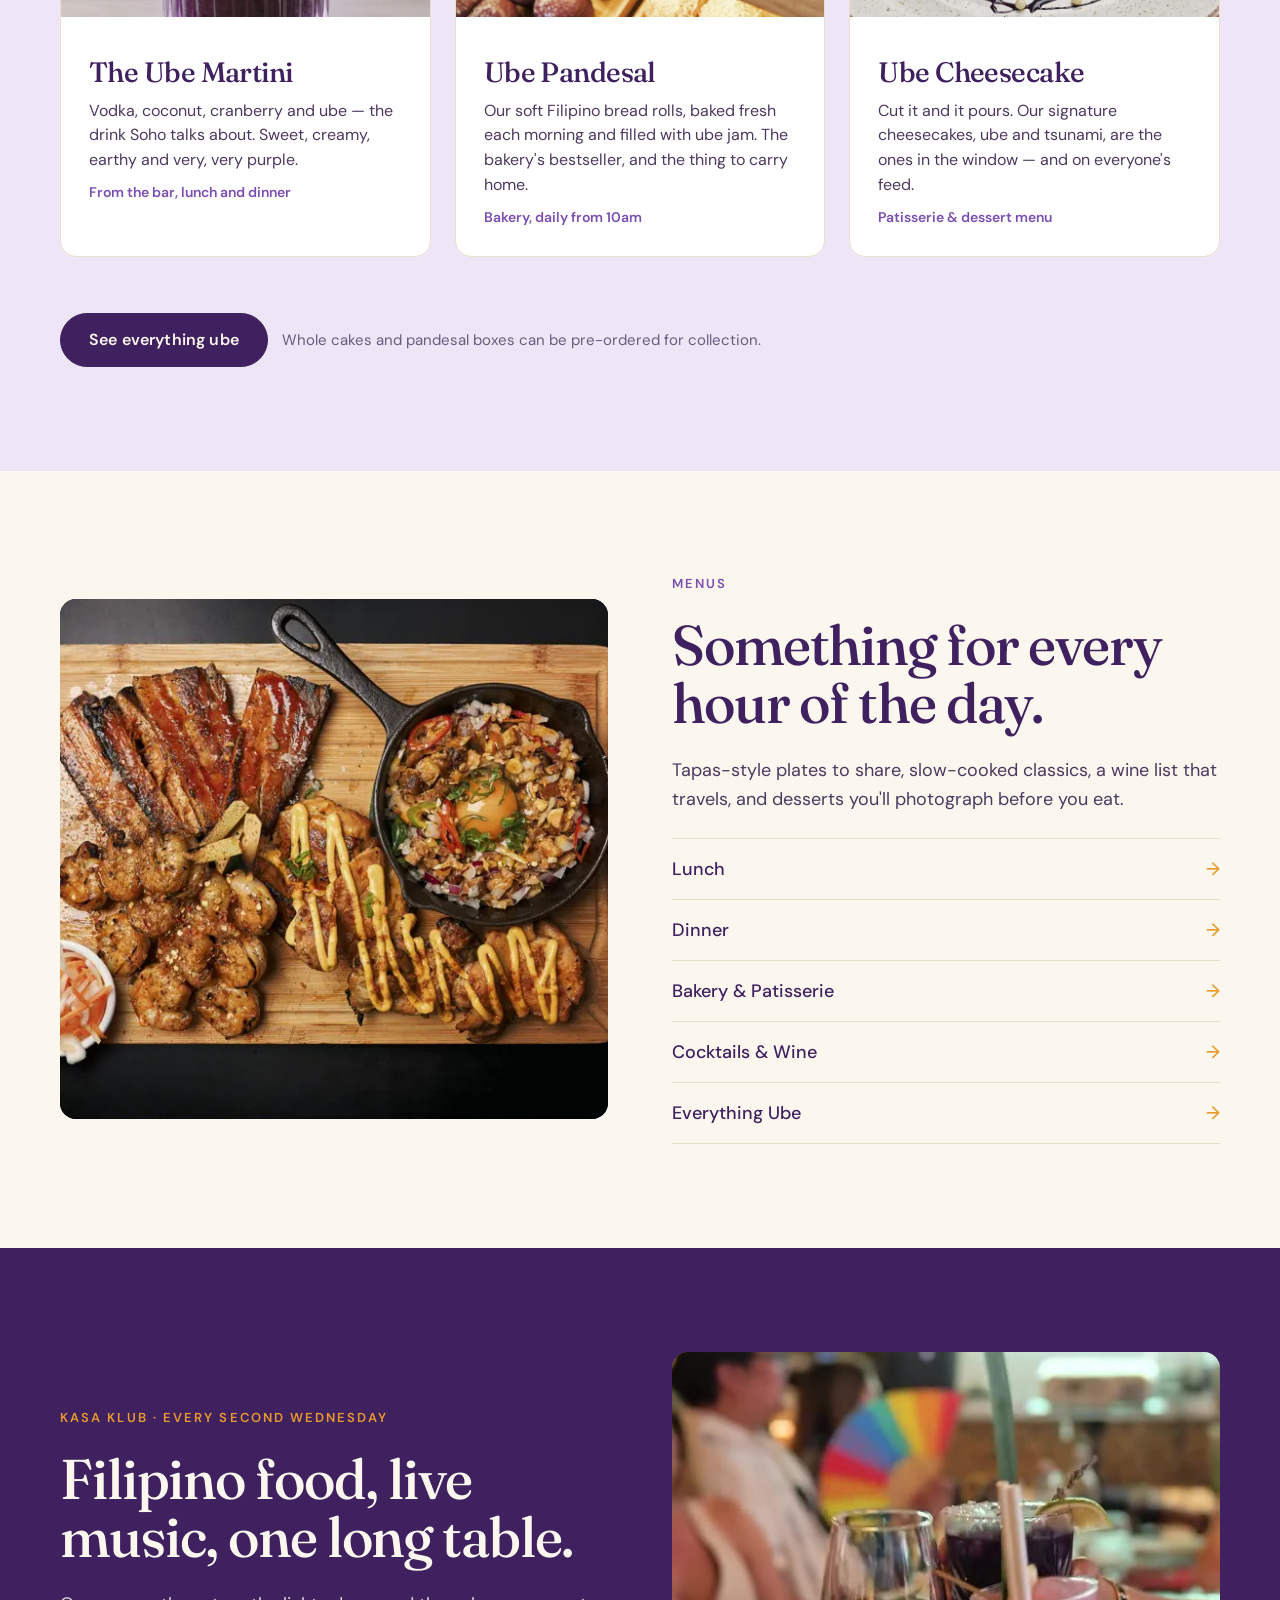
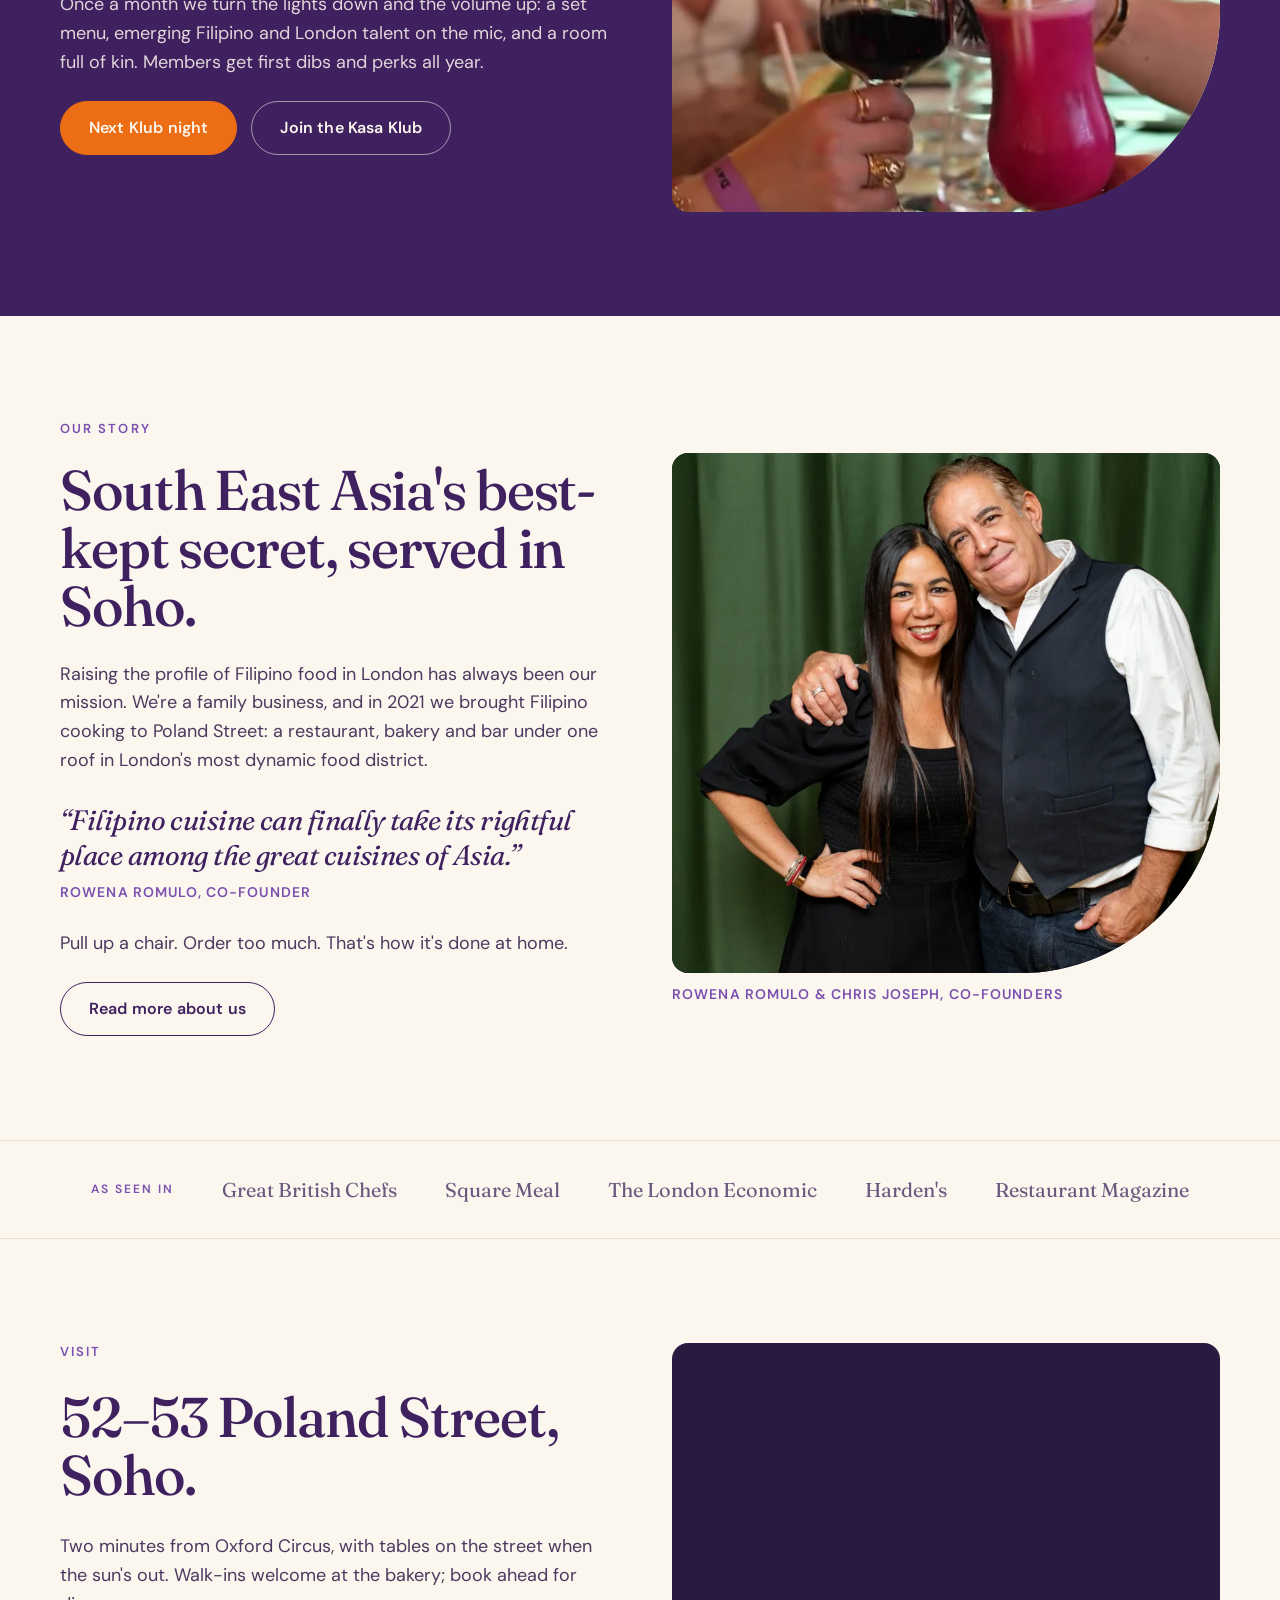
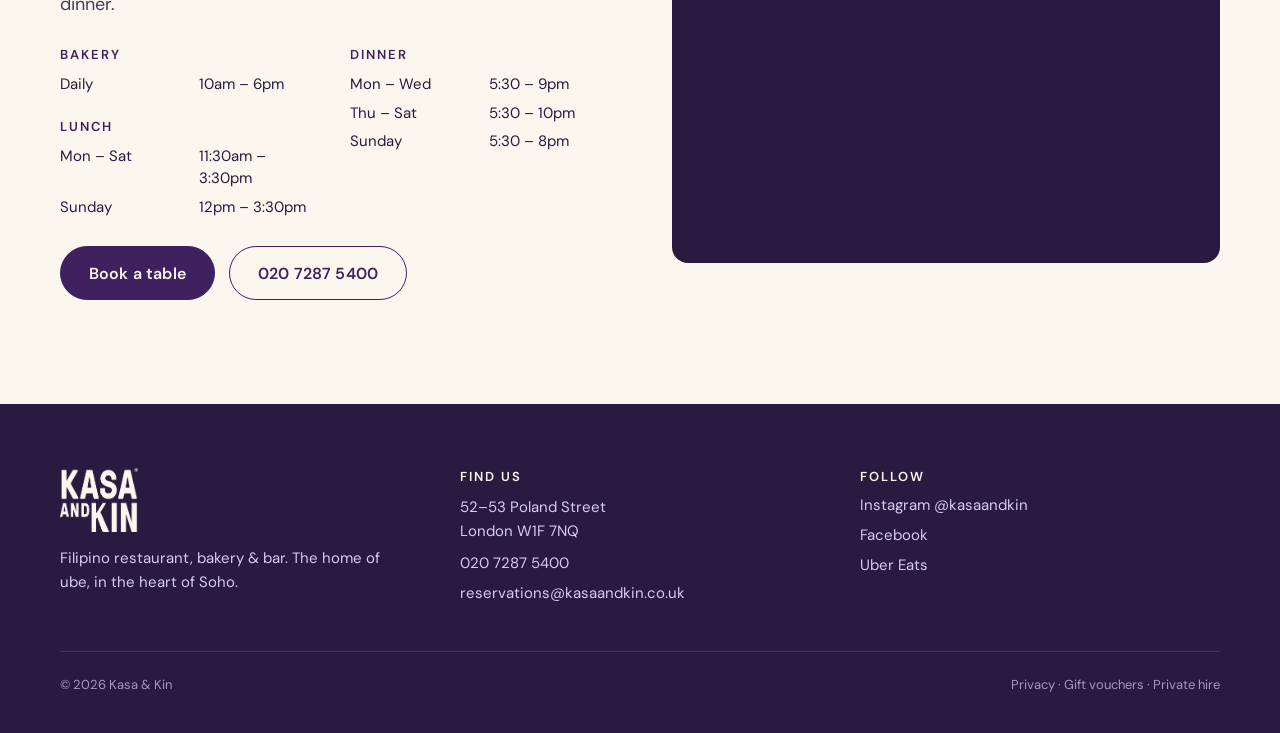
==== commit 9305d910: "Kasa Klub slide-in linking to Toast rewards signup; remove all [PRICE] placeholders Co-Authored-By: " ====
--- a/index.html
+++ b/index.html
@@ -16,7 +16,7 @@
 <link rel="preconnect" href="https://fonts.googleapis.com">
 <link rel="preconnect" href="https://fonts.gstatic.com" crossorigin>
 <link href="https://fonts.googleapis.com/css2?family=Fraunces:ital,opsz,wght@0,9..144,300..900;1,9..144,300..900&family=DM+Sans:wght@400;500;600;700&display=swap" rel="stylesheet">
-<link rel="stylesheet" href="css/style.css?v=202611041741">
+<link rel="stylesheet" href="css/style.css?v=202611041801">
 <script type="application/ld+json">
 {"@context":"https://schema.org","@type":"Restaurant","name":"Kasa & Kin","servesCuisine":"Filipino","url":"https://kasaandkin.co.uk/","telephone":"+442072875400","email":"reservations@kasaandkin.co.uk",
 "address":{"@type":"PostalAddress","streetAddress":"52-53 Poland Street","addressLocality":"London","postalCode":"W1F 7NQ","addressCountry":"GB"},
@@ -57,7 +57,7 @@
         <span>2 min from Oxford Circus</span>
       </div>
     </div>
-    <div class="hero-media"><div class="ph ph-media" style="height:auto;aspect-ratio:15/16;border-radius:200px 200px 16px 16px;background-image:url(video/kk-v07.jpg)"><video autoplay muted loop playsinline webkit-playsinline disablepictureinpicture preload="auto" poster="video/kk-v07.jpg" aria-label="The Kasa and Kin team, then a montage of dishes from the kitchen and bakery"><source src="video/kk-hero.mp4" type="video/mp4"></video></div></div>
+    <div class="hero-media"><div class="ph ph-media hero-vid" style="border-radius:200px 200px 16px 16px;background-image:url(video/kk-v07.jpg)"><video autoplay muted loop playsinline webkit-playsinline disablepictureinpicture preload="auto" poster="video/kk-v07.jpg" aria-label="The Kasa and Kin team, then a montage of dishes from the kitchen and bakery"><source src="video/kk-hero.mp4" type="video/mp4"></video></div></div>
   </div>
 
   <div style="border-top:1px solid rgba(251,246,238,0.15);padding:18px 0;color:#D9CBEF">
@@ -120,7 +120,7 @@
       <div style="padding:24px 28px 30px;display:flex;flex-direction:column;gap:10px">
         <h3 class="h-display" style="font-size:28px;color:#3F2160">The Ube Martini</h3>
         <p style="margin:0;font-size:16px;line-height:1.55;color:#4A3A5F">Vodka, coconut, cranberry and ube — the drink Soho talks about. Sweet, creamy, earthy and very, very purple.</p>
-        <span style="font-size:14px;font-weight:600;color:#7A4FB0">From the bar, lunch and dinner · [PRICE]</span>
+        <span style="font-size:14px;font-weight:600;color:#7A4FB0">From the bar, lunch and dinner</span>
       </div>
     </article>
     <article class="card" style="padding:0;overflow:hidden">
@@ -128,7 +128,7 @@
       <div style="padding:24px 28px 30px;display:flex;flex-direction:column;gap:10px">
         <h3 class="h-display" style="font-size:28px;color:#3F2160">Ube Pandesal</h3>
         <p style="margin:0;font-size:16px;line-height:1.55;color:#4A3A5F">Our soft Filipino bread rolls, baked fresh each morning and filled with ube jam. The bakery's bestseller, and the thing to carry home.</p>
-        <span style="font-size:14px;font-weight:600;color:#7A4FB0">Bakery, daily from 10am · [PRICE]</span>
+        <span style="font-size:14px;font-weight:600;color:#7A4FB0">Bakery, daily from 10am</span>
       </div>
     </article>
     <article class="card" style="padding:0;overflow:hidden">
@@ -136,7 +136,7 @@
       <div style="padding:24px 28px 30px;display:flex;flex-direction:column;gap:10px">
         <h3 class="h-display" style="font-size:28px;color:#3F2160">Ube Cheesecake</h3>
         <p style="margin:0;font-size:16px;line-height:1.55;color:#4A3A5F">Cut it and it pours. Our signature cheesecakes, ube and tsunami, are the ones in the window — and on everyone's feed.</p>
-        <span style="font-size:14px;font-weight:600;color:#7A4FB0">Patisserie &amp; dessert menu · [PRICE]</span>
+        <span style="font-size:14px;font-weight:600;color:#7A4FB0">Patisserie &amp; dessert menu</span>
       </div>
     </article>
   </div>
@@ -175,7 +175,7 @@
       <p style="margin:0;font-size:18px;line-height:1.6;color:rgba(251,246,238,0.85)">Once a month we turn the lights down and the volume up: a set menu, emerging Filipino and London talent on the mic, and a room full of kin. Members get first dibs and perks all year.</p>
       <div style="display:flex;gap:14px;flex-wrap:wrap">
         <a href="kasa-klub.html" class="btn btn-gold">Next Klub night</a>
-        <a href="kasa-klub.html" class="btn btn-ghost">Kasa Klub perks</a>
+        <a href="https://www.toasttab.com/kasa-and-kin/rewardsSignup" class="btn btn-ghost" target="_blank" rel="noopener">Join the Kasa Klub</a>
       </div>
     </div>
     <div class="ph ph-media" style="height:460px;border-radius:16px 16px 200px 16px;background-image:url(video/kk-v08.jpg)"><video autoplay muted loop playsinline webkit-playsinline disablepictureinpicture preload="auto" poster="video/kk-v08.jpg" aria-label="Dinner service and a full dining room"><source src="video/kk-v08.mp4" type="video/mp4"></video></div>
@@ -262,6 +262,17 @@
 </footer>
 
 </div>
-<script src="js/main.js?v=202611041741"></script>
+<aside class="kk-pop" id="kk-pop" role="dialog" aria-modal="false" aria-labelledby="kk-pop-title" hidden>
+  <button class="kk-pop-x" type="button" aria-label="Close">×</button>
+  <div class="kk-pop-img"><picture><source type="image/webp" srcset="images/kk-33-800.webp"><img src="images/kk-33-1600.jpg" alt="Ube soft serve in a Kasa and Kin cup" loading="lazy"></picture></div>
+  <div class="kk-pop-body">
+    <p class="eyebrow" style="margin:0;color:#E89A2C">Free to join</p>
+    <h2 id="kk-pop-title" class="h-display">Join the Kasa Klub</h2>
+    <p>Earn rewards every time you eat, drink or pick up from the bakery, and be first to hear about Klub nights.</p>
+    <a class="btn btn-gold kk-pop-cta" href="https://www.toasttab.com/kasa-and-kin/rewardsSignup" target="_blank" rel="noopener">Join for free</a>
+    <button class="kk-pop-later" type="button">Maybe later</button>
+  </div>
+</aside>
+<script src="js/main.js?v=202611041801"></script>
 </body>
 </html>
--- a/css/style.css
+++ b/css/style.css
@@ -135,3 +135,26 @@
 .topbar-shell .topbar{padding-top:16px !important;padding-bottom:16px !important}
 @media (max-width:1040px){.topbar-shell .nav{max-height:calc(100svh - var(--tb-h,84px));overflow-y:auto}}
 @media (prefers-reduced-motion:reduce){.topbar-shell{transition:none}}
+
+/* top-of-page videos: 60% of the clip on desktop, original height on phones */
+.hero-vid{height:460px}
+@media (min-width:861px){.hero-vid{height:auto;aspect-ratio:15/16}}
+
+/* ---- Kasa Klub slide-in ---- */
+.kk-pop{position:fixed;right:24px;bottom:24px;z-index:300;width:360px;max-width:calc(100vw - 32px);background:#3F2160;color:#FBF6EE;border-radius:20px;overflow:hidden;box-shadow:0 24px 60px rgba(20,10,35,0.45);transform:translateX(calc(100% + 48px));transition:transform .55s cubic-bezier(.2,.8,.2,1);display:flex;flex-direction:column}
+.kk-pop[hidden]{display:flex !important;visibility:hidden}
+.kk-pop.show{transform:none;visibility:visible}
+.kk-pop-img{height:150px;overflow:hidden}
+.kk-pop-img img{width:100%;height:100%;object-fit:cover;object-position:center 40%;display:block}
+.kk-pop-body{padding:22px 24px 20px;display:flex;flex-direction:column;gap:10px}
+.kk-pop-body h2{font-size:30px;line-height:1.05;color:#FBF6EE;margin:0}
+.kk-pop-body p{margin:0;font-size:15px;line-height:1.55;color:rgba(251,246,238,0.85)}
+.kk-pop-cta{margin-top:6px;width:100%}
+.kk-pop-later{background:none;border:0;color:rgba(251,246,238,0.7);font:500 14px "DM Sans",sans-serif;min-height:40px;cursor:pointer}
+.kk-pop-later:hover{color:#FBF6EE}
+.kk-pop-x{position:absolute;top:10px;right:10px;width:40px;height:40px;border-radius:999px;border:0;background:rgba(42,26,63,0.7);color:#FBF6EE;font-size:24px;line-height:1;cursor:pointer;z-index:1}
+.kk-pop-x:hover{background:#2A1A3F}
+@media (max-width:600px){.kk-pop{right:16px;left:16px;bottom:16px;width:auto}.kk-pop-img{height:120px}.kk-pop-body h2{font-size:26px}}
+@media (prefers-reduced-motion:reduce){.kk-pop{transition:none}}
+.kk-pop-cta{box-sizing:border-box}
+@media (max-width:600px){.kk-pop-img{height:96px}.kk-pop-body{padding:18px 20px 14px;gap:8px}}
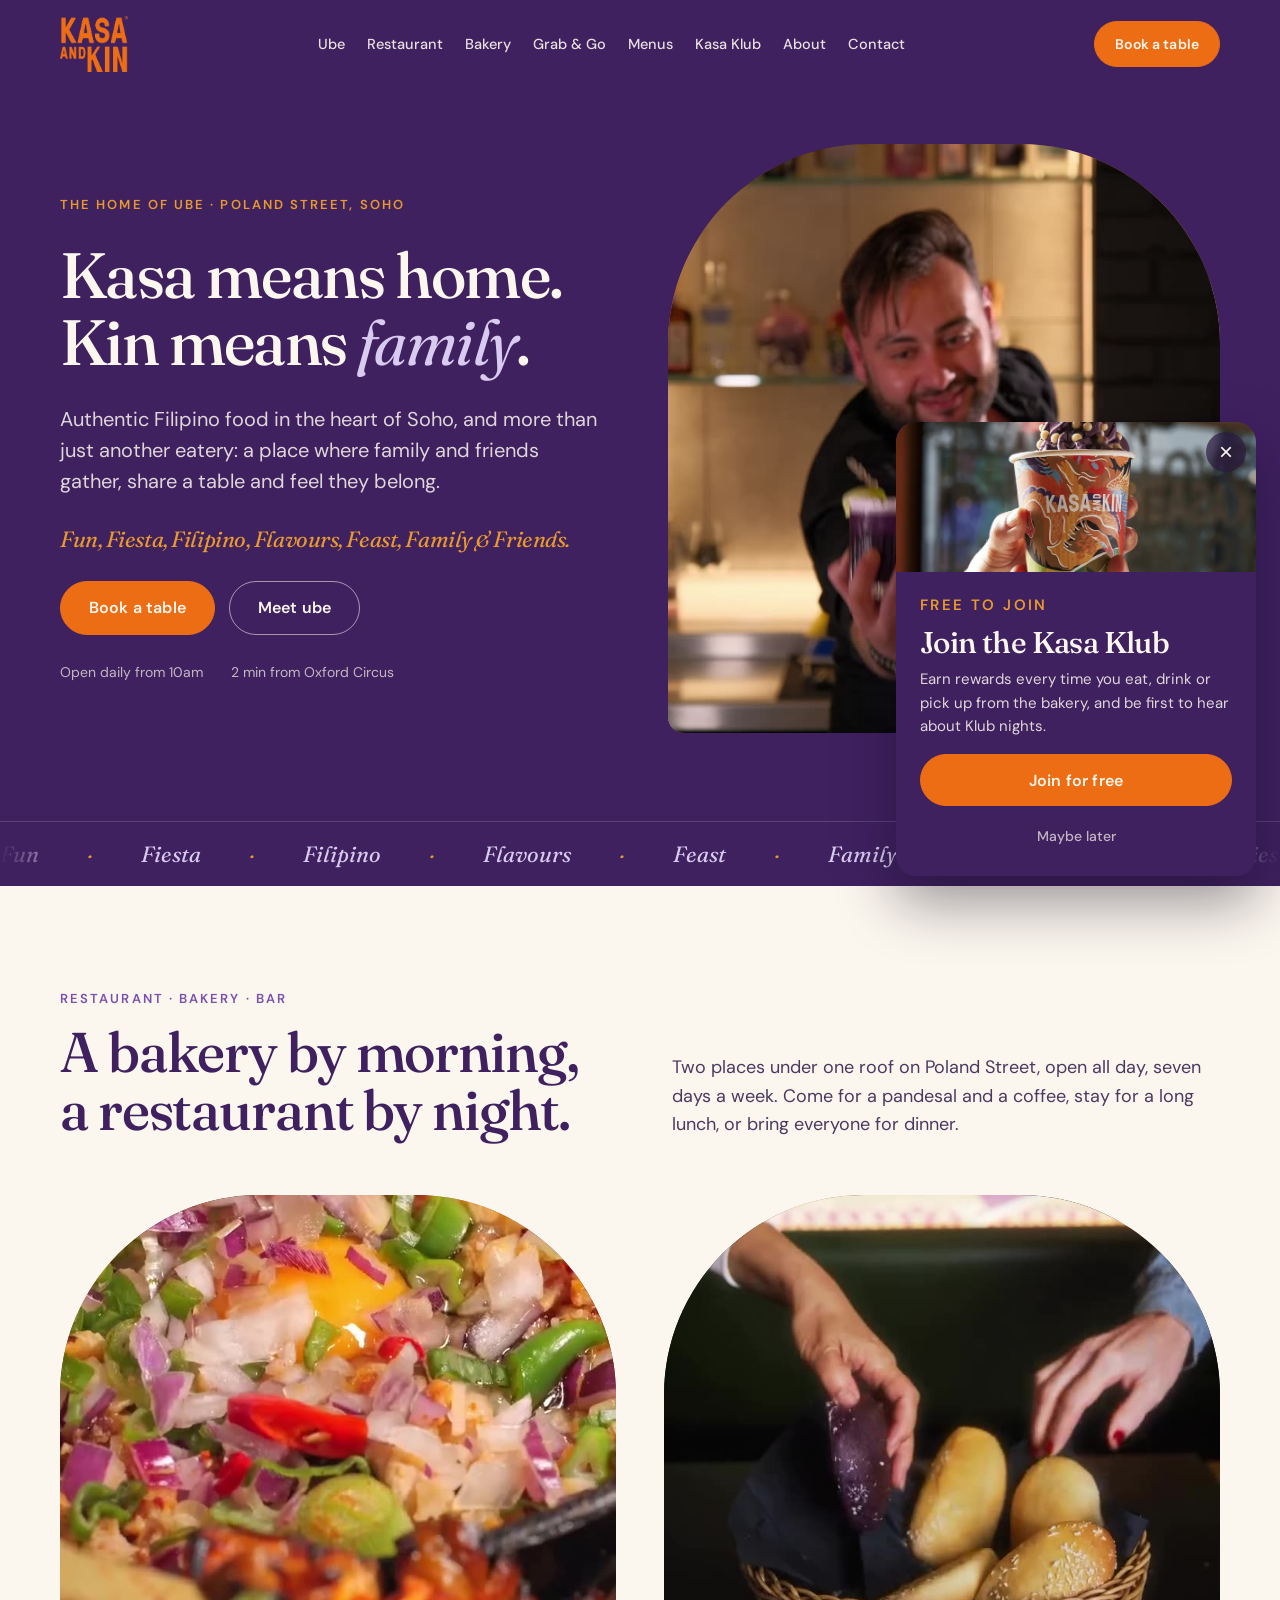
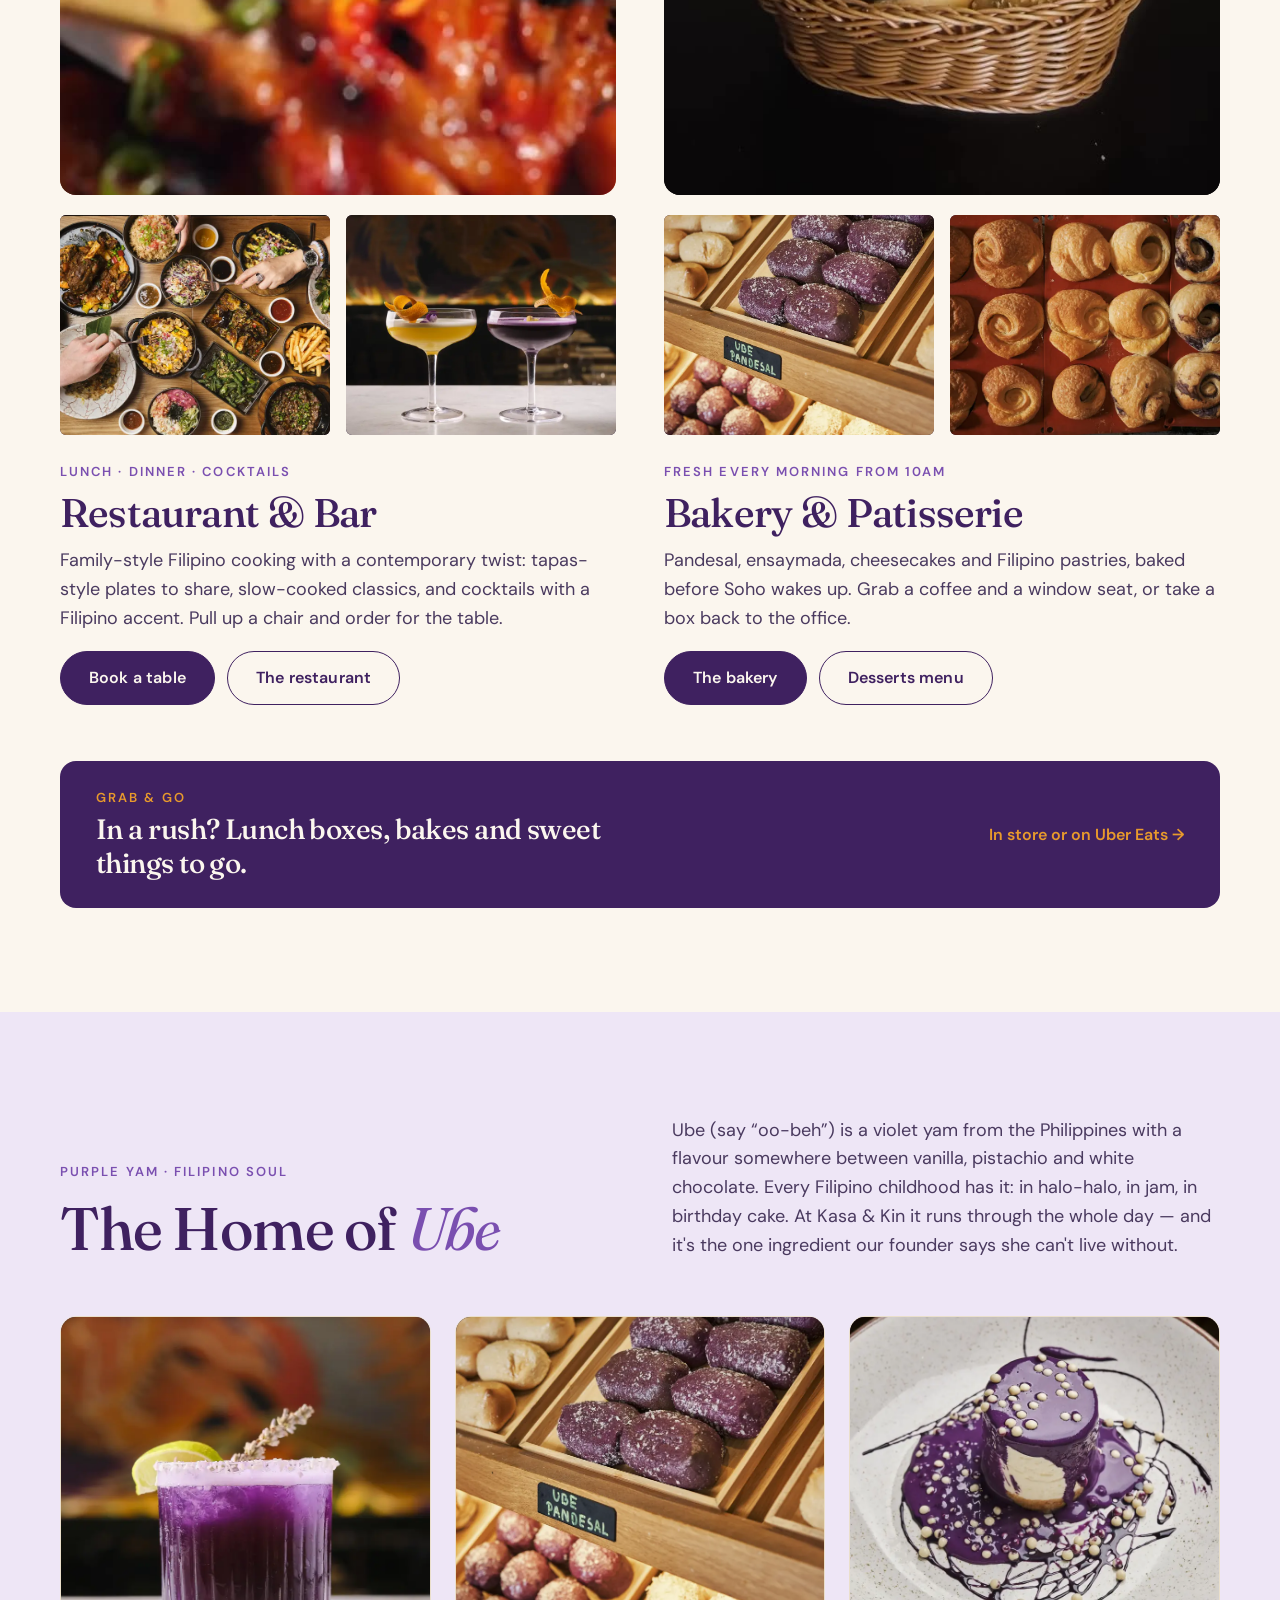
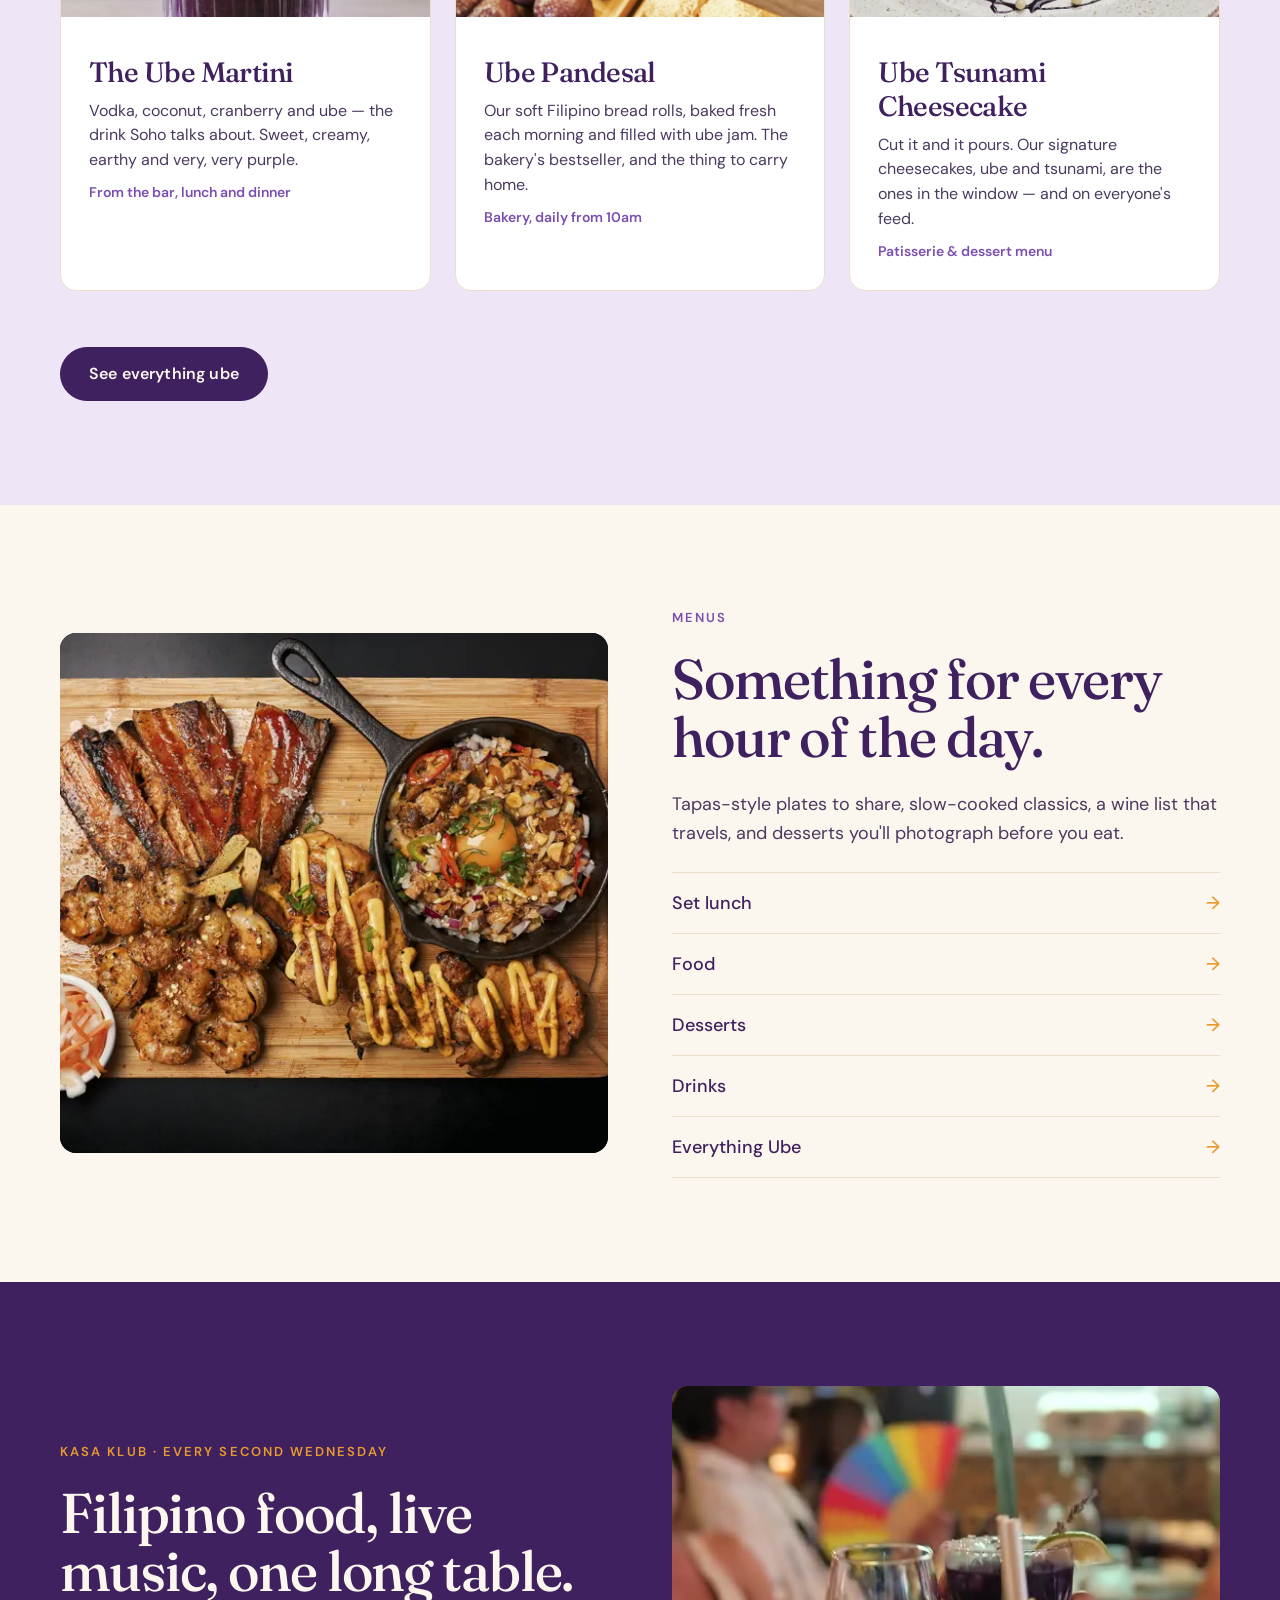
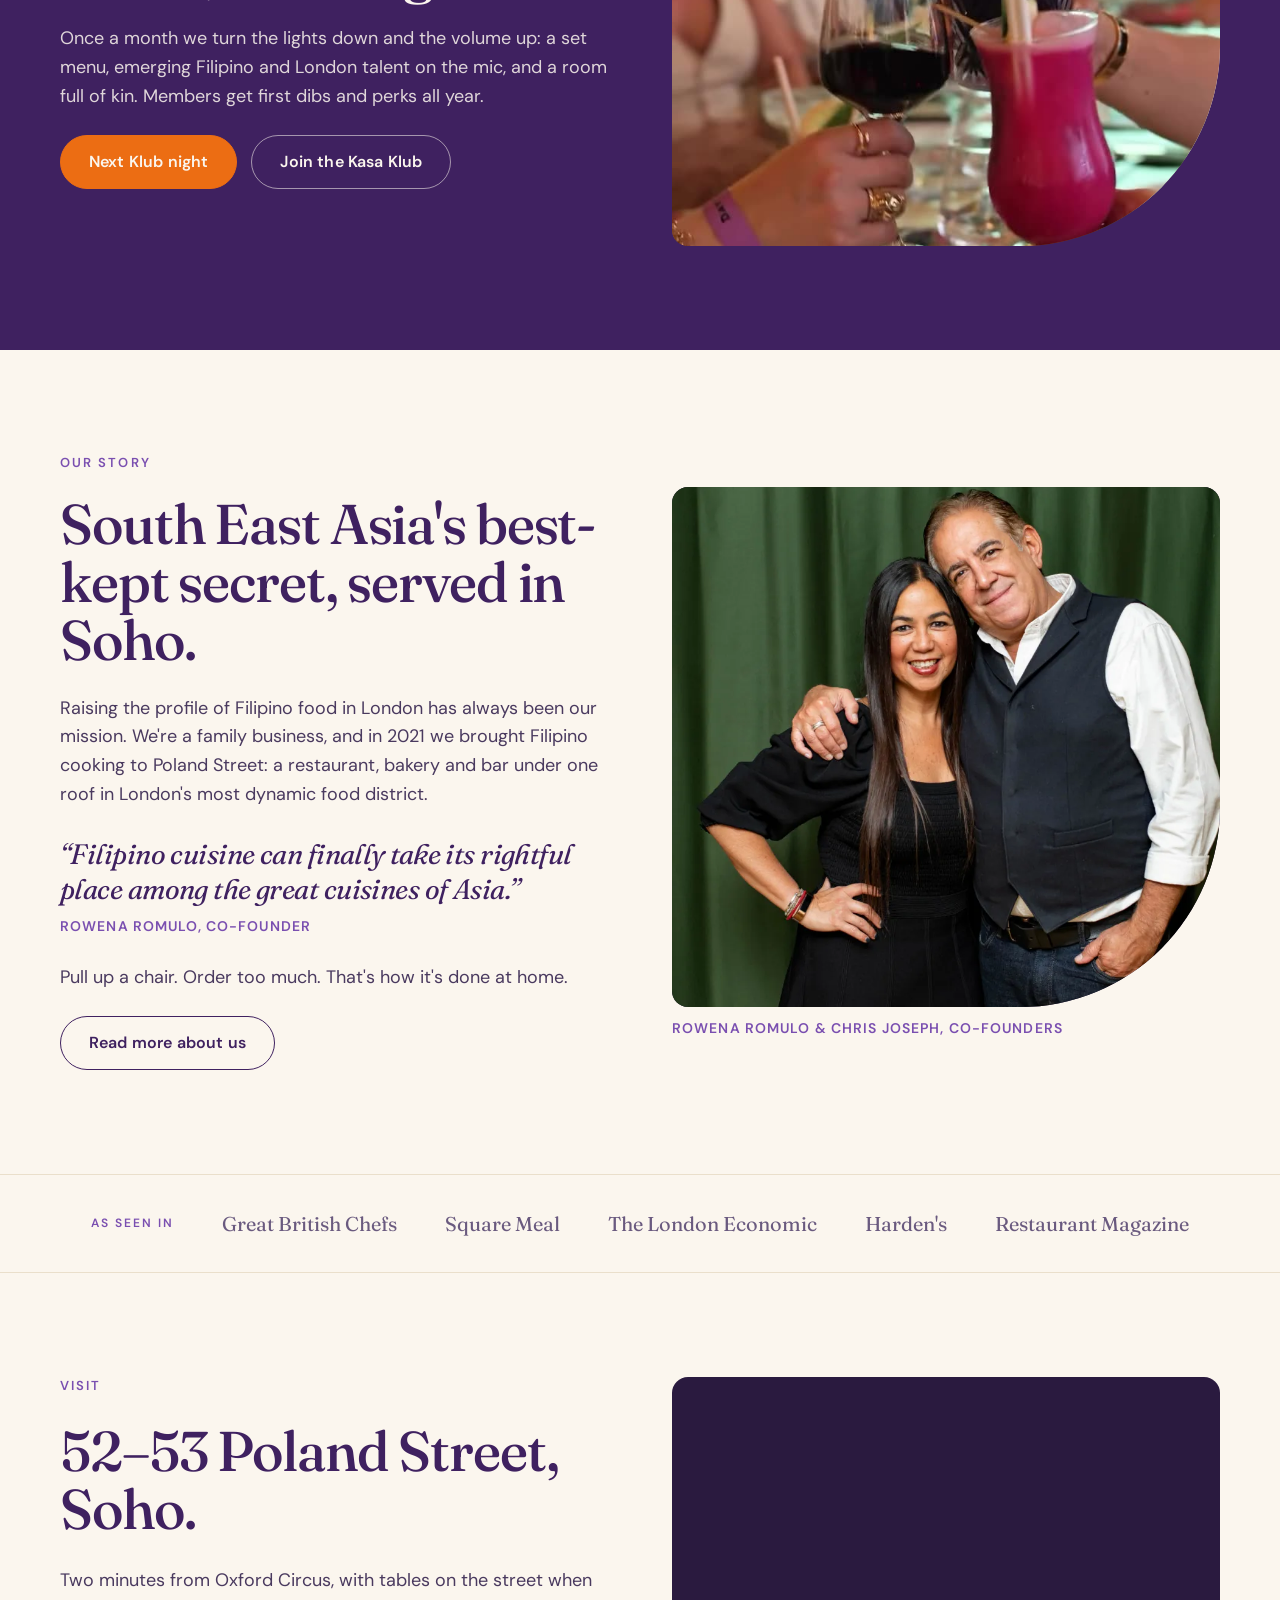
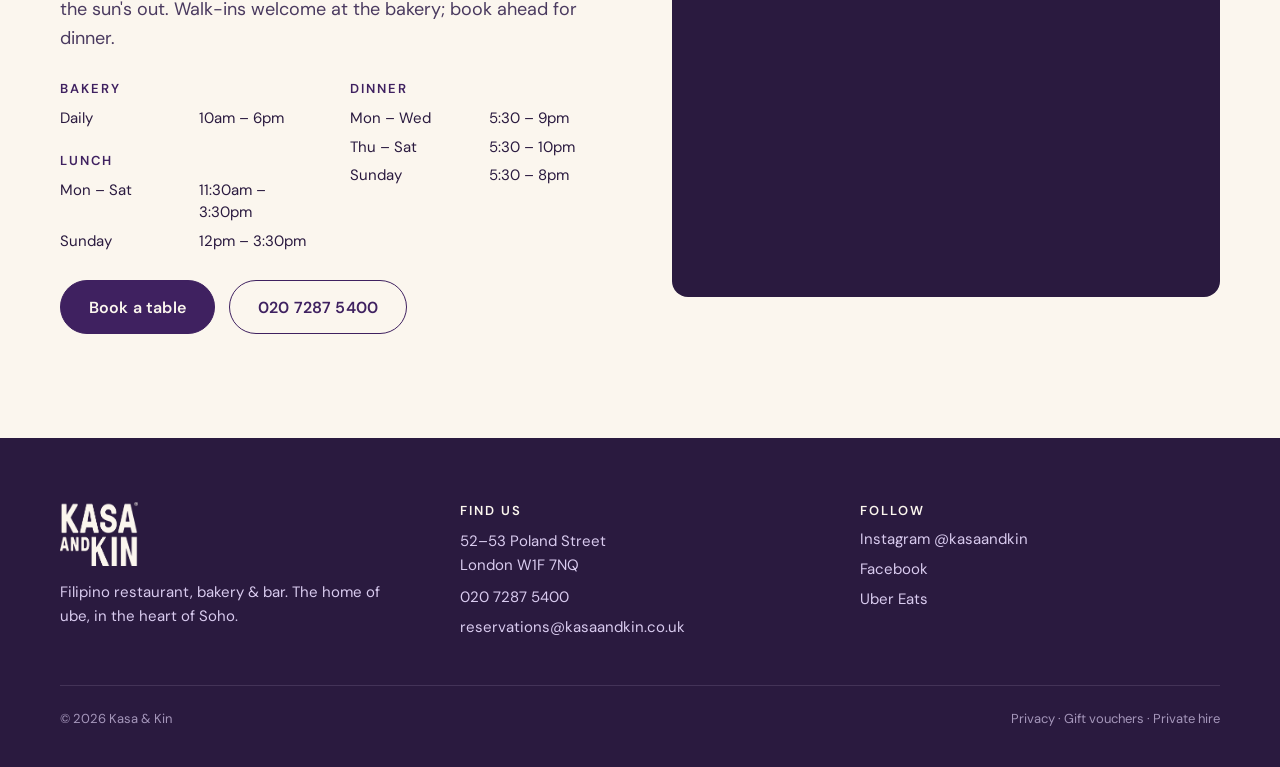
==== commit 54d71f59: "Real 2026 menus (set lunch, food, desserts, drinks) with PDF downloads; correct dishes across pages;" ====
--- a/index.html
+++ b/index.html
@@ -16,7 +16,7 @@
 <link rel="preconnect" href="https://fonts.googleapis.com">
 <link rel="preconnect" href="https://fonts.gstatic.com" crossorigin>
 <link href="https://fonts.googleapis.com/css2?family=Fraunces:ital,opsz,wght@0,9..144,300..900;1,9..144,300..900&family=DM+Sans:wght@400;500;600;700&display=swap" rel="stylesheet">
-<link rel="stylesheet" href="css/style.css?v=202611041801">
+<link rel="stylesheet" href="css/style.css?v=202611041805">
 <script type="application/ld+json">
 {"@context":"https://schema.org","@type":"Restaurant","name":"Kasa & Kin","servesCuisine":"Filipino","url":"https://kasaandkin.co.uk/","telephone":"+442072875400","email":"reservations@kasaandkin.co.uk",
 "address":{"@type":"PostalAddress","streetAddress":"52-53 Poland Street","addressLocality":"London","postalCode":"W1F 7NQ","addressCountry":"GB"},
@@ -93,12 +93,12 @@
         <p class="eyebrow" style="margin:0;color:#7A4FB0">Fresh every morning from 10am</p>
         <h3 class="h-display" style="font-size:40px;line-height:1.05;color:#3F2160">Bakery &amp; Patisserie</h3>
         <p class="body">Pandesal, ensaymada, cheesecakes and Filipino pastries, baked before Soho wakes up. Grab a coffee and a window seat, or take a box back to the office.</p>
-        <div style="display:flex;gap:12px;flex-wrap:wrap;margin-top:6px"><a href="bakery.html" class="btn btn-ube">The bakery</a><a href="menus.html#bakery" class="btn btn-outline">Bakery menu</a></div>
+        <div style="display:flex;gap:12px;flex-wrap:wrap;margin-top:6px"><a href="bakery.html" class="btn btn-ube">The bakery</a><a href="menus.html#desserts" class="btn btn-outline">Desserts menu</a></div>
       </div>
     </article>
     </div>
     <a href="grab-and-go.html" class="cols2" style="display:grid;grid-template-columns:repeat(2, minmax(0, 1fr));gap:24px;align-items:center;background:#3F2160;color:#FBF6EE;border-radius:16px;padding:28px 36px">
-      <span style="display:flex;flex-direction:column;gap:6px"><span class="eyebrow" style="color:#E89A2C">Grab &amp; Go</span><span class="h-display" style="font-size:28px;color:#FBF6EE">In a rush? Filled pandesal, rice boxes and sweet things to go.</span></span>
+      <span style="display:flex;flex-direction:column;gap:6px"><span class="eyebrow" style="color:#E89A2C">Grab &amp; Go</span><span class="h-display" style="font-size:28px;color:#FBF6EE">In a rush? Lunch boxes, bakes and sweet things to go.</span></span>
       <span style="justify-self:end;font-weight:600;font-size:16px;color:#E89A2C">In store or on Uber Eats →</span>
     </a>
   </div>
@@ -134,7 +134,7 @@
     <article class="card" style="padding:0;overflow:hidden">
       <div class="ph ph-media" style="height:300px;border-radius:0"><picture><source type="image/webp" srcset="images/kk-01-800.webp 800w, images/kk-01-1600.webp 1600w" sizes="(max-width:860px) 100vw, 50vw"><img src="images/kk-01-1600.jpg" alt="Ube cheesecake on a speckled plate" loading="lazy" decoding="async" style="object-position:center"></picture></div>
       <div style="padding:24px 28px 30px;display:flex;flex-direction:column;gap:10px">
-        <h3 class="h-display" style="font-size:28px;color:#3F2160">Ube Cheesecake</h3>
+        <h3 class="h-display" style="font-size:28px;color:#3F2160">Ube Tsunami Cheesecake</h3>
         <p style="margin:0;font-size:16px;line-height:1.55;color:#4A3A5F">Cut it and it pours. Our signature cheesecakes, ube and tsunami, are the ones in the window — and on everyone's feed.</p>
         <span style="font-size:14px;font-weight:600;color:#7A4FB0">Patisserie &amp; dessert menu</span>
       </div>
@@ -143,7 +143,6 @@
 
   <div style="display:flex;gap:14px;flex-wrap:wrap;align-items:center">
     <a href="ube.html" class="btn btn-ube">See everything ube</a>
-    <span style="font-size:15px;color:#6A5A7F">Whole cakes and pandesal boxes can be pre-ordered for collection.</span>
   </div>
 </div></section>
 
@@ -156,11 +155,11 @@
       <h2 class="h-display sec-h" style="font-size:56px;line-height:1.04;color:#3F2160">Something for every hour of the day.</h2>
       <p style="margin:0;font-size:18px;line-height:1.6;color:#4A3A5F">Tapas-style plates to share, slow-cooked classics, a wine list that travels, and desserts you'll photograph before you eat.</p>
       <div style="display:flex;flex-direction:column;border-top:1px solid #EADFCB">
-        <a href="menus.html" style="display:flex;justify-content:space-between;align-items:center;padding:18px 0;border-bottom:1px solid #EADFCB;font-size:18px;font-weight:500"><span>Lunch</span><span style="color:#E89A2C">→</span></a>
-        <a href="menus.html" style="display:flex;justify-content:space-between;align-items:center;padding:18px 0;border-bottom:1px solid #EADFCB;font-size:18px;font-weight:500"><span>Dinner</span><span style="color:#E89A2C">→</span></a>
-        <a href="menus.html" style="display:flex;justify-content:space-between;align-items:center;padding:18px 0;border-bottom:1px solid #EADFCB;font-size:18px;font-weight:500"><span>Bakery &amp; Patisserie</span><span style="color:#E89A2C">→</span></a>
-        <a href="menus.html" style="display:flex;justify-content:space-between;align-items:center;padding:18px 0;border-bottom:1px solid #EADFCB;font-size:18px;font-weight:500"><span>Cocktails &amp; Wine</span><span style="color:#E89A2C">→</span></a>
-        <a href="menus.html" style="display:flex;justify-content:space-between;align-items:center;padding:18px 0;border-bottom:1px solid #EADFCB;font-size:18px;font-weight:500"><span>Everything Ube</span><span style="color:#E89A2C">→</span></a>
+        <a href="menus.html#lunch" style="display:flex;justify-content:space-between;align-items:center;padding:18px 0;border-bottom:1px solid #EADFCB;font-size:18px;font-weight:500"><span>Set lunch</span><span style="color:#E89A2C">→</span></a>
+        <a href="menus.html#food" style="display:flex;justify-content:space-between;align-items:center;padding:18px 0;border-bottom:1px solid #EADFCB;font-size:18px;font-weight:500"><span>Food</span><span style="color:#E89A2C">→</span></a>
+        <a href="menus.html#desserts" style="display:flex;justify-content:space-between;align-items:center;padding:18px 0;border-bottom:1px solid #EADFCB;font-size:18px;font-weight:500"><span>Desserts</span><span style="color:#E89A2C">→</span></a>
+        <a href="menus.html#drinks" style="display:flex;justify-content:space-between;align-items:center;padding:18px 0;border-bottom:1px solid #EADFCB;font-size:18px;font-weight:500"><span>Drinks</span><span style="color:#E89A2C">→</span></a>
+        <a href="menus.html#ube" style="display:flex;justify-content:space-between;align-items:center;padding:18px 0;border-bottom:1px solid #EADFCB;font-size:18px;font-weight:500"><span>Everything Ube</span><span style="color:#E89A2C">→</span></a>
       </div>
     </div>
   </div>
@@ -273,6 +272,6 @@
     <button class="kk-pop-later" type="button">Maybe later</button>
   </div>
 </aside>
-<script src="js/main.js?v=202611041801"></script>
+<script src="js/main.js?v=202611041805"></script>
 </body>
 </html>
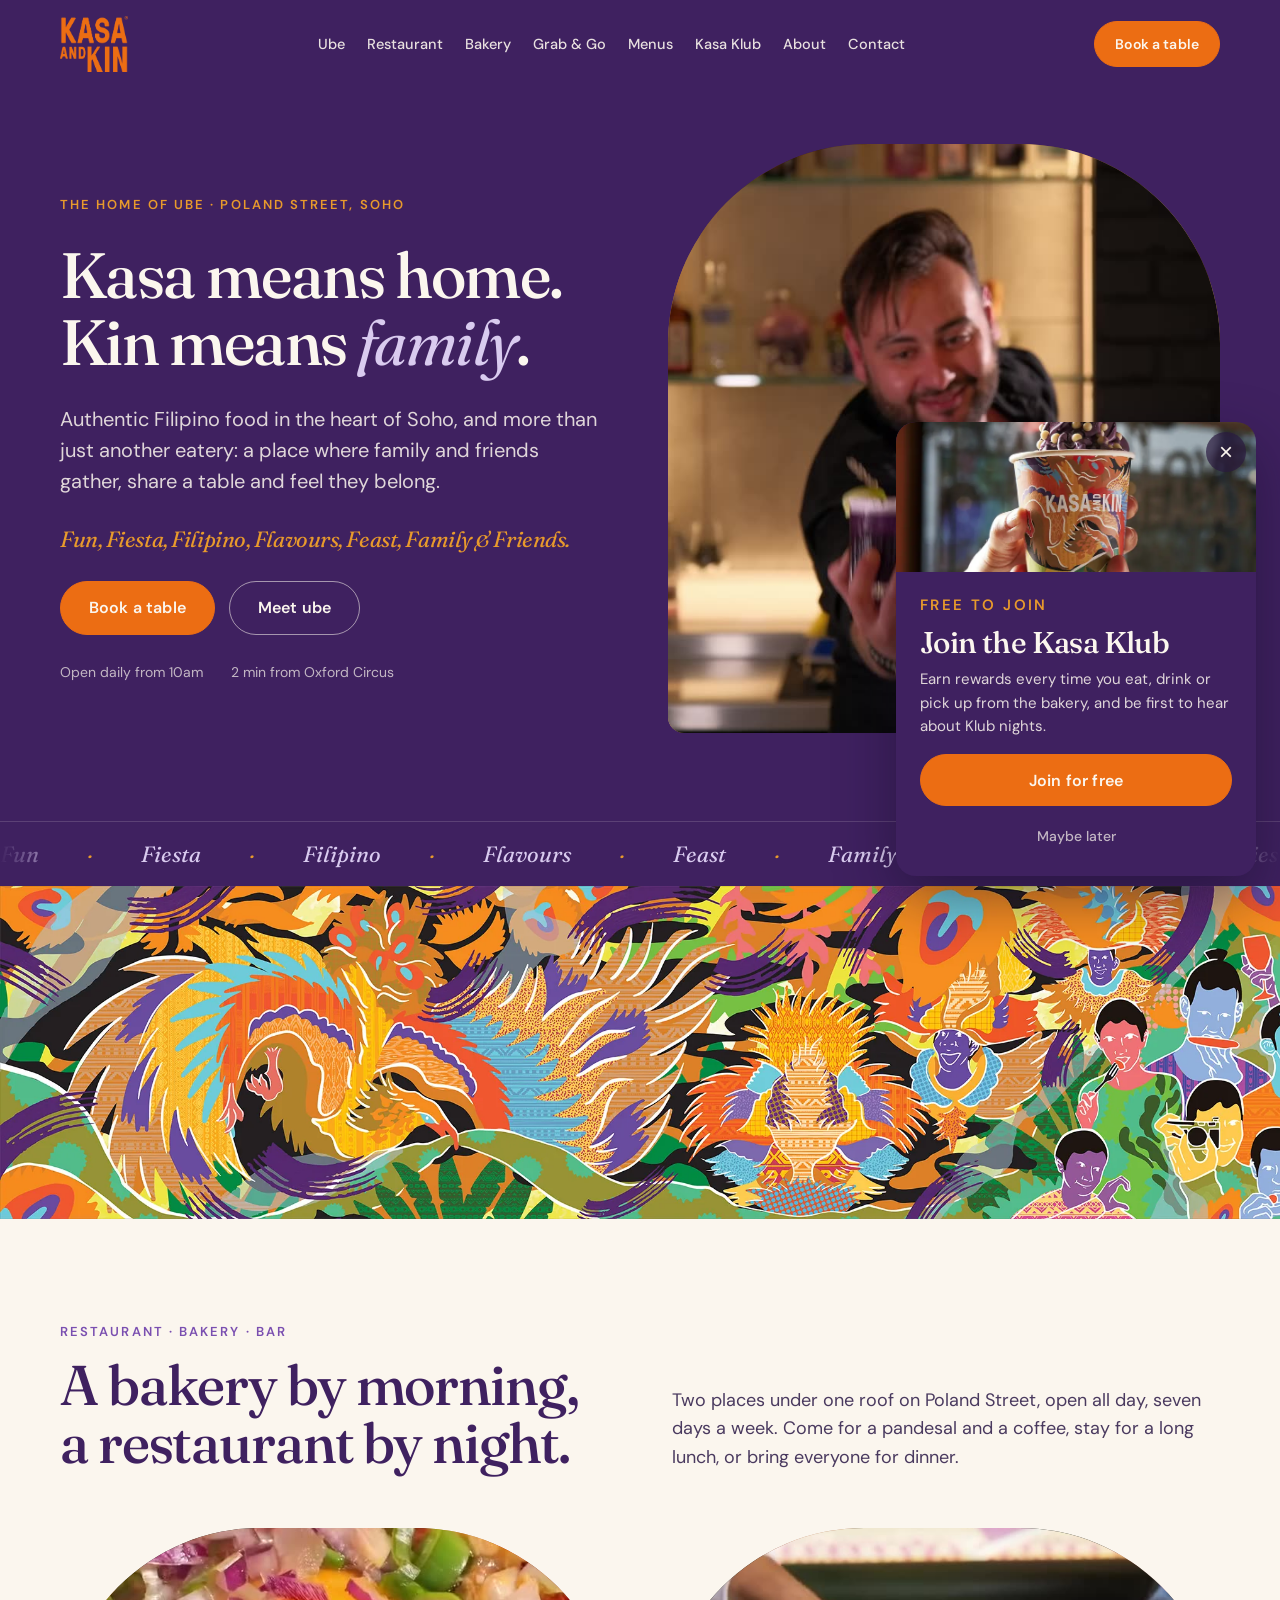
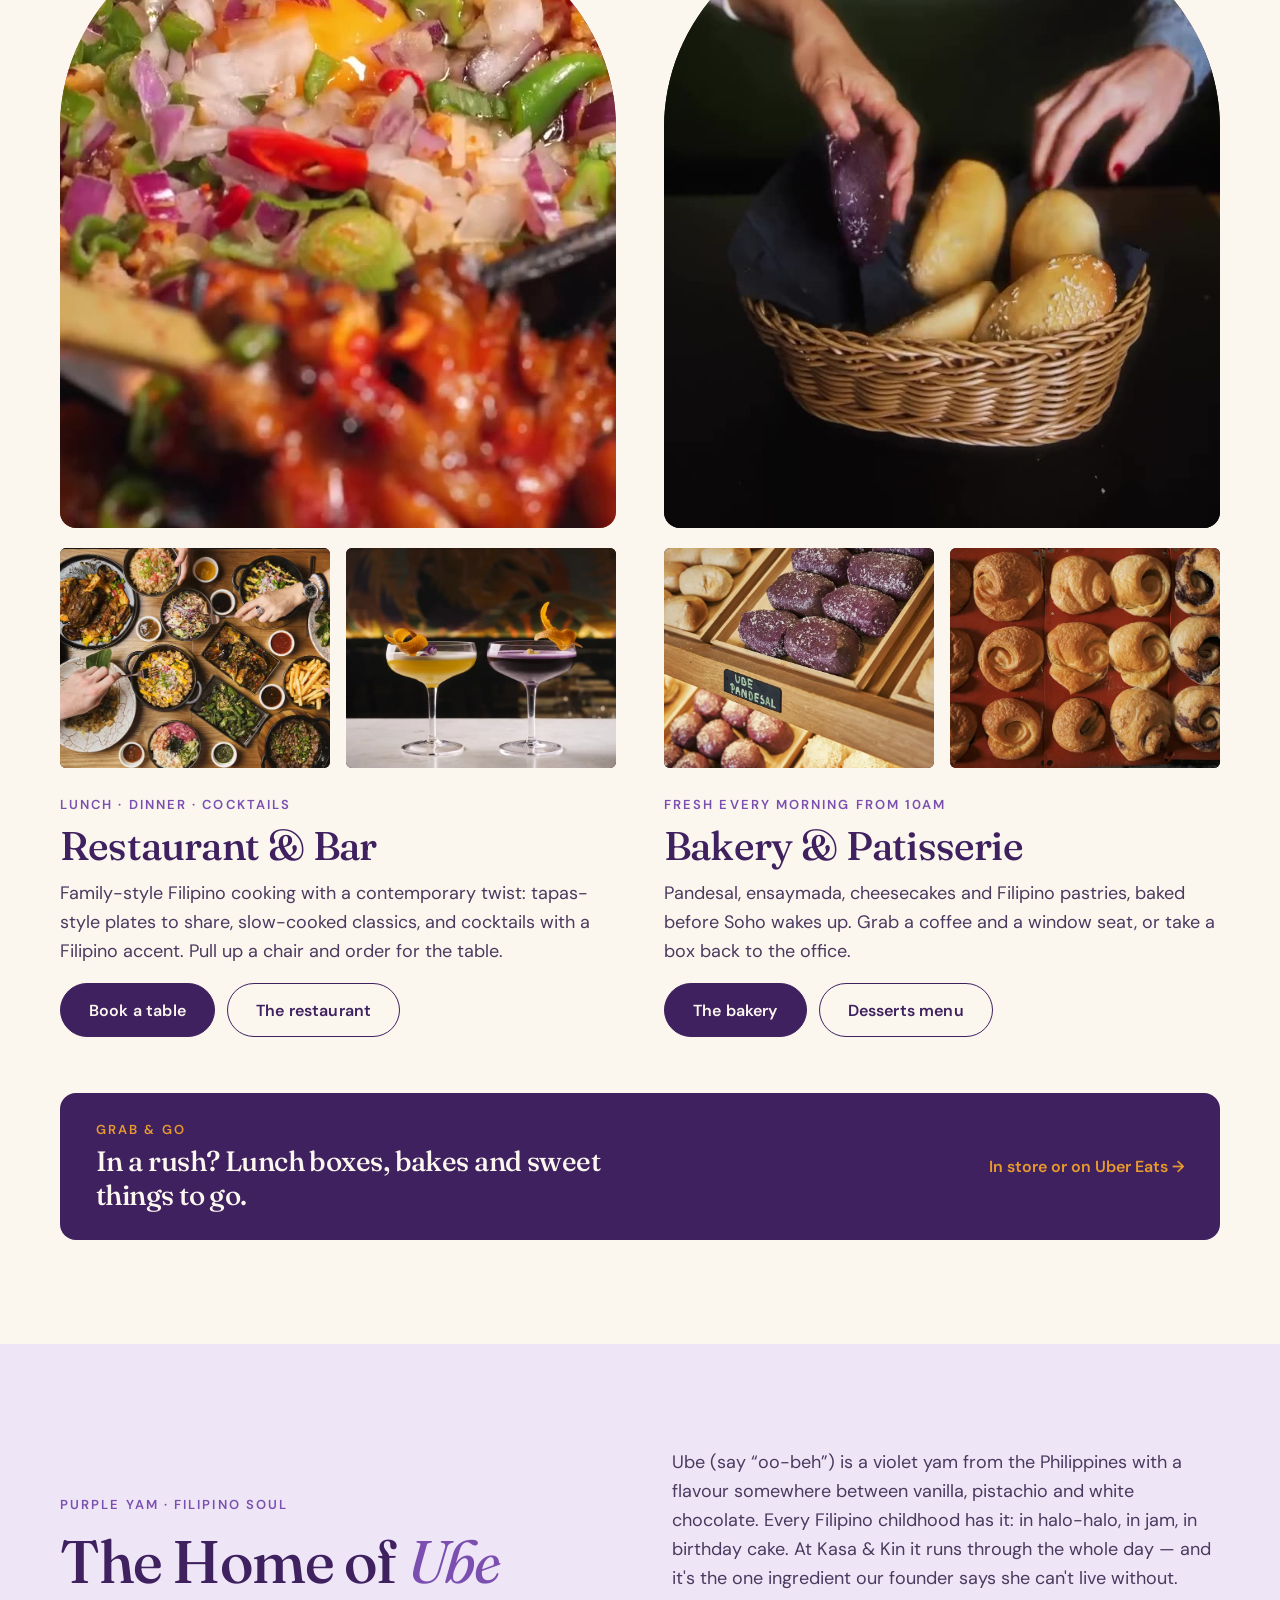
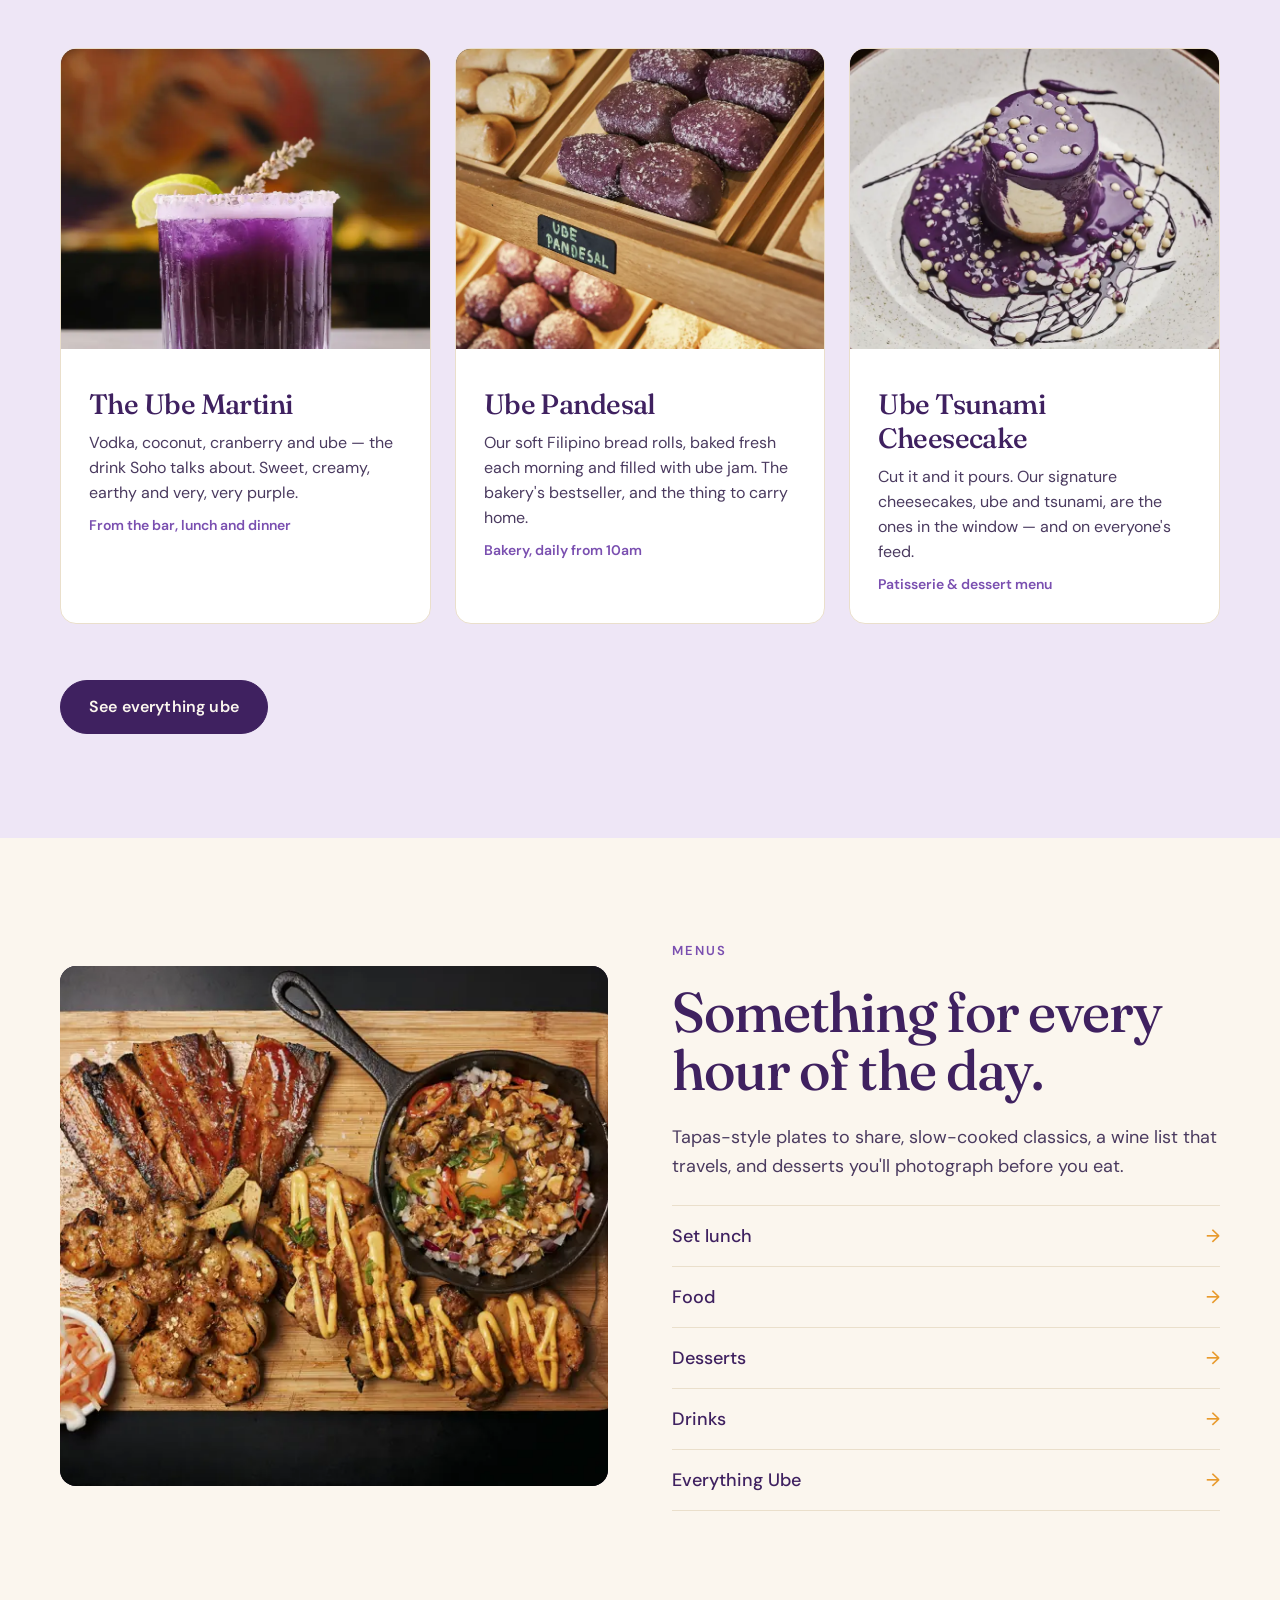
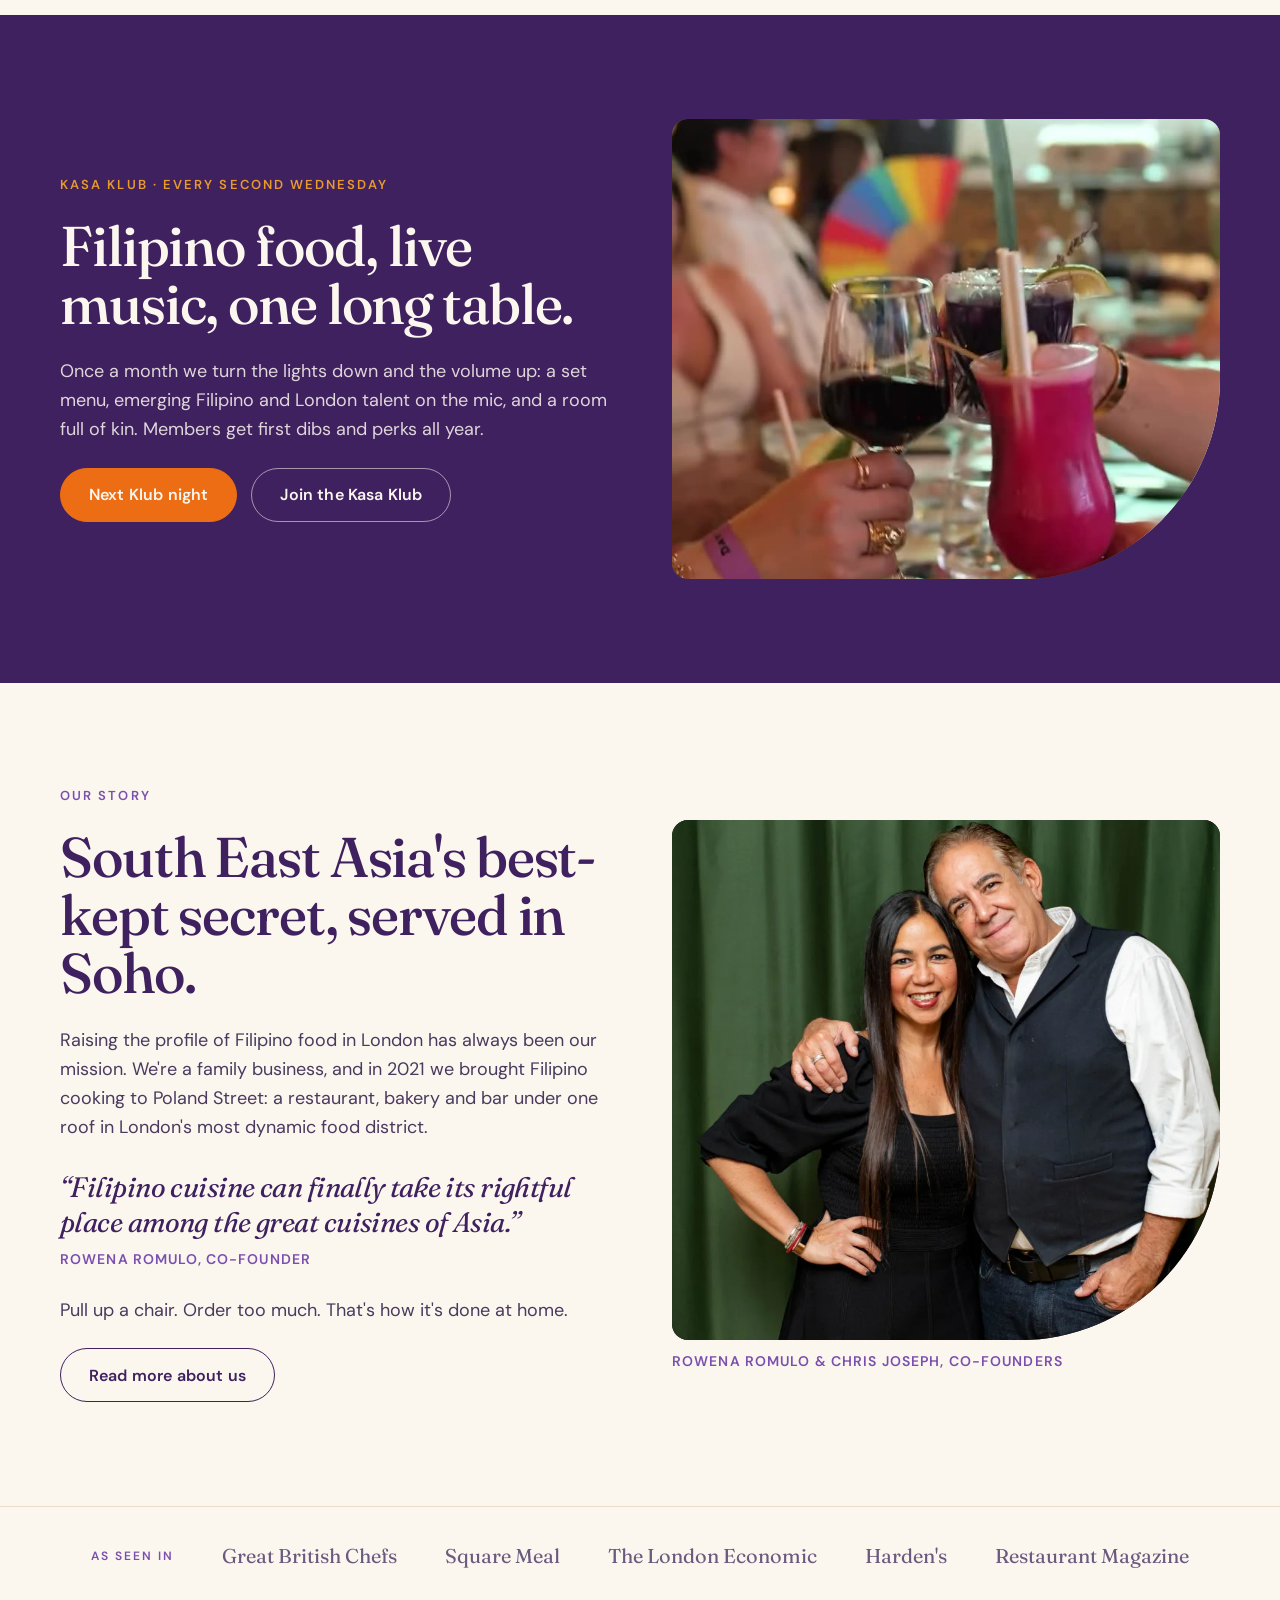
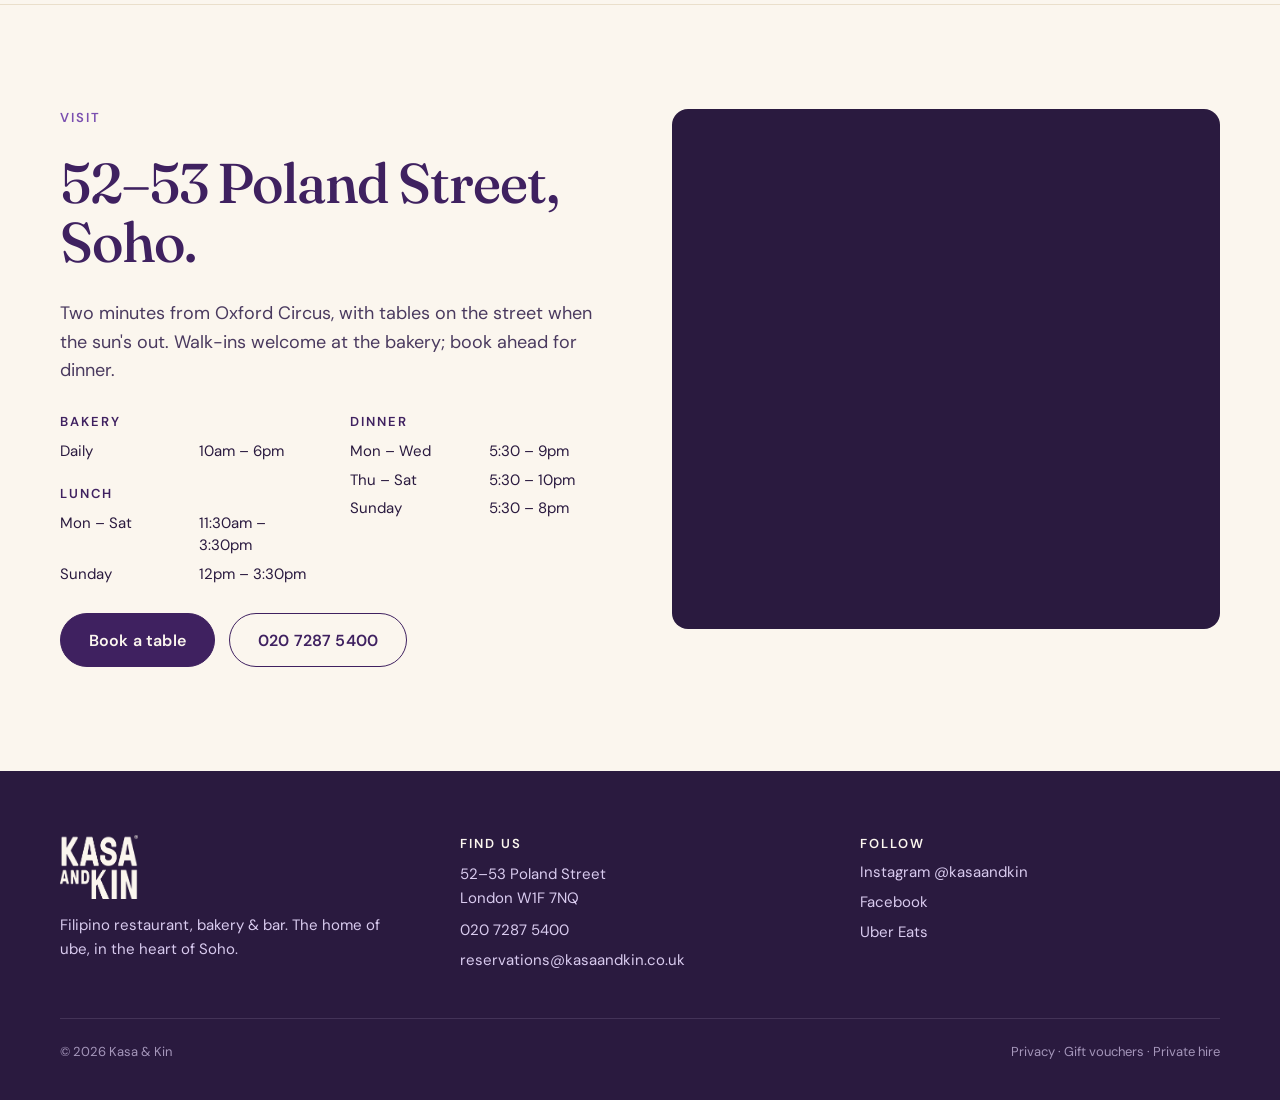
==== commit a816d851: "Add the Kasa & Kin mural: panning band on homepage, strip above footer on every page Co-Authored-By:" ====
--- a/index.html
+++ b/index.html
@@ -16,7 +16,7 @@
 <link rel="preconnect" href="https://fonts.googleapis.com">
 <link rel="preconnect" href="https://fonts.gstatic.com" crossorigin>
 <link href="https://fonts.googleapis.com/css2?family=Fraunces:ital,opsz,wght@0,9..144,300..900;1,9..144,300..900&family=DM+Sans:wght@400;500;600;700&display=swap" rel="stylesheet">
-<link rel="stylesheet" href="css/style.css?v=202611041805">
+<link rel="stylesheet" href="css/style.css?v=20261104184150">
 <script type="application/ld+json">
 {"@context":"https://schema.org","@type":"Restaurant","name":"Kasa & Kin","servesCuisine":"Filipino","url":"https://kasaandkin.co.uk/","telephone":"+442072875400","email":"reservations@kasaandkin.co.uk",
 "address":{"@type":"PostalAddress","streetAddress":"52-53 Poland Street","addressLocality":"London","postalCode":"W1F 7NQ","addressCountry":"GB"},
@@ -64,6 +64,9 @@
     <div class="marquee" aria-label="Fun, Fiesta, Filipino, Flavours, Feast, Family and Friends"><div class="marquee-track" aria-hidden="true"><div class="marquee-group"><span>Fun</span><span class="dot">·</span><span>Fiesta</span><span class="dot">·</span><span>Filipino</span><span class="dot">·</span><span>Flavours</span><span class="dot">·</span><span>Feast</span><span class="dot">·</span><span>Family &amp; Friends</span><span class="dot">·</span><span>Fun</span><span class="dot">·</span><span>Fiesta</span><span class="dot">·</span><span>Filipino</span><span class="dot">·</span><span>Flavours</span><span class="dot">·</span><span>Feast</span><span class="dot">·</span><span>Family &amp; Friends</span><span class="dot">·</span></div><div class="marquee-group"><span>Fun</span><span class="dot">·</span><span>Fiesta</span><span class="dot">·</span><span>Filipino</span><span class="dot">·</span><span>Flavours</span><span class="dot">·</span><span>Feast</span><span class="dot">·</span><span>Family &amp; Friends</span><span class="dot">·</span><span>Fun</span><span class="dot">·</span><span>Fiesta</span><span class="dot">·</span><span>Filipino</span><span class="dot">·</span><span>Flavours</span><span class="dot">·</span><span>Feast</span><span class="dot">·</span><span>Family &amp; Friends</span><span class="dot">·</span></div></div></div>
   </div>
 </header>
+
+<!-- ===== MURAL ===== -->
+<section class="mural mural-big" role="img" aria-label="The Kasa and Kin mural: a phoenix, festival dancers and a crowd of friends eating and drinking, in purple, orange and green"></section>
 
 <!-- ===== RESTAURANT & BAKERY ===== -->
 <section id="allday" style="background:#FBF6EE;padding:104px 0">
@@ -272,6 +275,6 @@
     <button class="kk-pop-later" type="button">Maybe later</button>
   </div>
 </aside>
-<script src="js/main.js?v=202611041805"></script>
+<script src="js/main.js?v=20261104181426"></script>
 </body>
 </html>
--- a/css/style.css
+++ b/css/style.css
@@ -1,4 +1,4 @@
-html,body{height:auto;min-height:100%;overflow-x:hidden;overflow-y:auto;-webkit-overflow-scrolling:touch}
+html,body{height:auto;min-height:100%;overflow-x:clip}
 body{margin:0;background:#FBF6EE;font-family:"DM Sans",system-ui,sans-serif;color:#2A1A3F;-webkit-font-smoothing:antialiased}
 a{color:#3F2160;text-decoration:none}a:hover{color:#E89A2C}
 .btn{display:inline-flex;align-items:center;justify-content:center;min-height:52px;padding:0 28px;border-radius:999px;font-weight:600;font-size:16px;letter-spacing:0.01em;border:1.5px solid transparent;cursor:pointer;font-family:"DM Sans",sans-serif}
@@ -158,3 +158,35 @@
 @media (prefers-reduced-motion:reduce){.kk-pop{transition:none}}
 .kk-pop-cta{box-sizing:border-box}
 @media (max-width:600px){.kk-pop-img{height:96px}.kk-pop-body{padding:18px 20px 14px;gap:8px}}
+
+/* ---- menus: sticky section jump bar ---- */
+.menu-jump{position:sticky;top:var(--tb-h,88px);z-index:150;background:rgba(251,246,238,0.96);-webkit-backdrop-filter:blur(8px);backdrop-filter:blur(8px);border-bottom:1px solid transparent;transition:top .35s cubic-bezier(.4,0,.2,1),box-shadow .25s ease,border-color .25s ease;padding:14px 0}
+.tb-is-hidden .menu-jump{top:0}
+.menu-jump.stuck{box-shadow:0 8px 24px rgba(42,26,63,0.10);border-bottom-color:#EADFCB}
+.menu-jump-row{display:flex;gap:10px;overflow-x:auto;scrollbar-width:none;-webkit-overflow-scrolling:touch}
+.menu-jump-row::-webkit-scrollbar{display:none}
+.menu-jump .pill{flex:none;transition:background-color .2s ease,color .2s ease}
+.menu-jump .pill:hover{background:#EEE6F6}
+.menu-jump .pill.active{background:#3F2160;color:#FBF6EE;border-color:#3F2160}
+@media (max-width:860px){.menu-jump{padding:10px 0}.menu-jump .pill{min-height:40px}}
+@media (prefers-reduced-motion:reduce){.menu-jump{transition:none}}
+
+/* ---- the Kasa & Kin mural ---- */
+.mural{display:block;width:100%;background-color:#3F2160;background-repeat:no-repeat;background-size:auto 100%;background-position:0% 50%;
+  background-image:url(../images/kk-mural.jpg);
+  background-image:image-set(url(../images/kk-mural.webp) type("image/webp"), url(../images/kk-mural.jpg) type("image/jpeg"));
+  animation:kk-mural-pan 45s ease-in-out infinite alternate}
+.mural-big{height:clamp(220px,26vw,420px)}
+.mural-strip{height:140px;animation-duration:60s}
+@keyframes kk-mural-pan{from{background-position:0% 50%}to{background-position:100% 50%}}
+@media (min-width:1600px){.mural-big{background-size:cover;animation:none}}
+@media (max-width:860px){
+  .mural-big{height:240px;animation-duration:30s;
+    background-image:url(../images/kk-mural.jpg);
+    background-image:image-set(url(../images/kk-mural-1400.webp) type("image/webp"), url(../images/kk-mural.jpg) type("image/jpeg"))}
+  .mural-strip{height:110px;animation-duration:35s}
+}
+@media (prefers-reduced-motion:reduce){.mural{animation:none;background-position:50% 50%}}
+.mural-strip{background-size:cover;background-position:50% 30%;animation-name:kk-mural-pan-y}
+@keyframes kk-mural-pan-y{from{background-position:50% 15%}to{background-position:50% 85%}}
+@media (max-width:860px){.mural-strip{background-size:auto 100%;animation-name:kk-mural-pan}}
